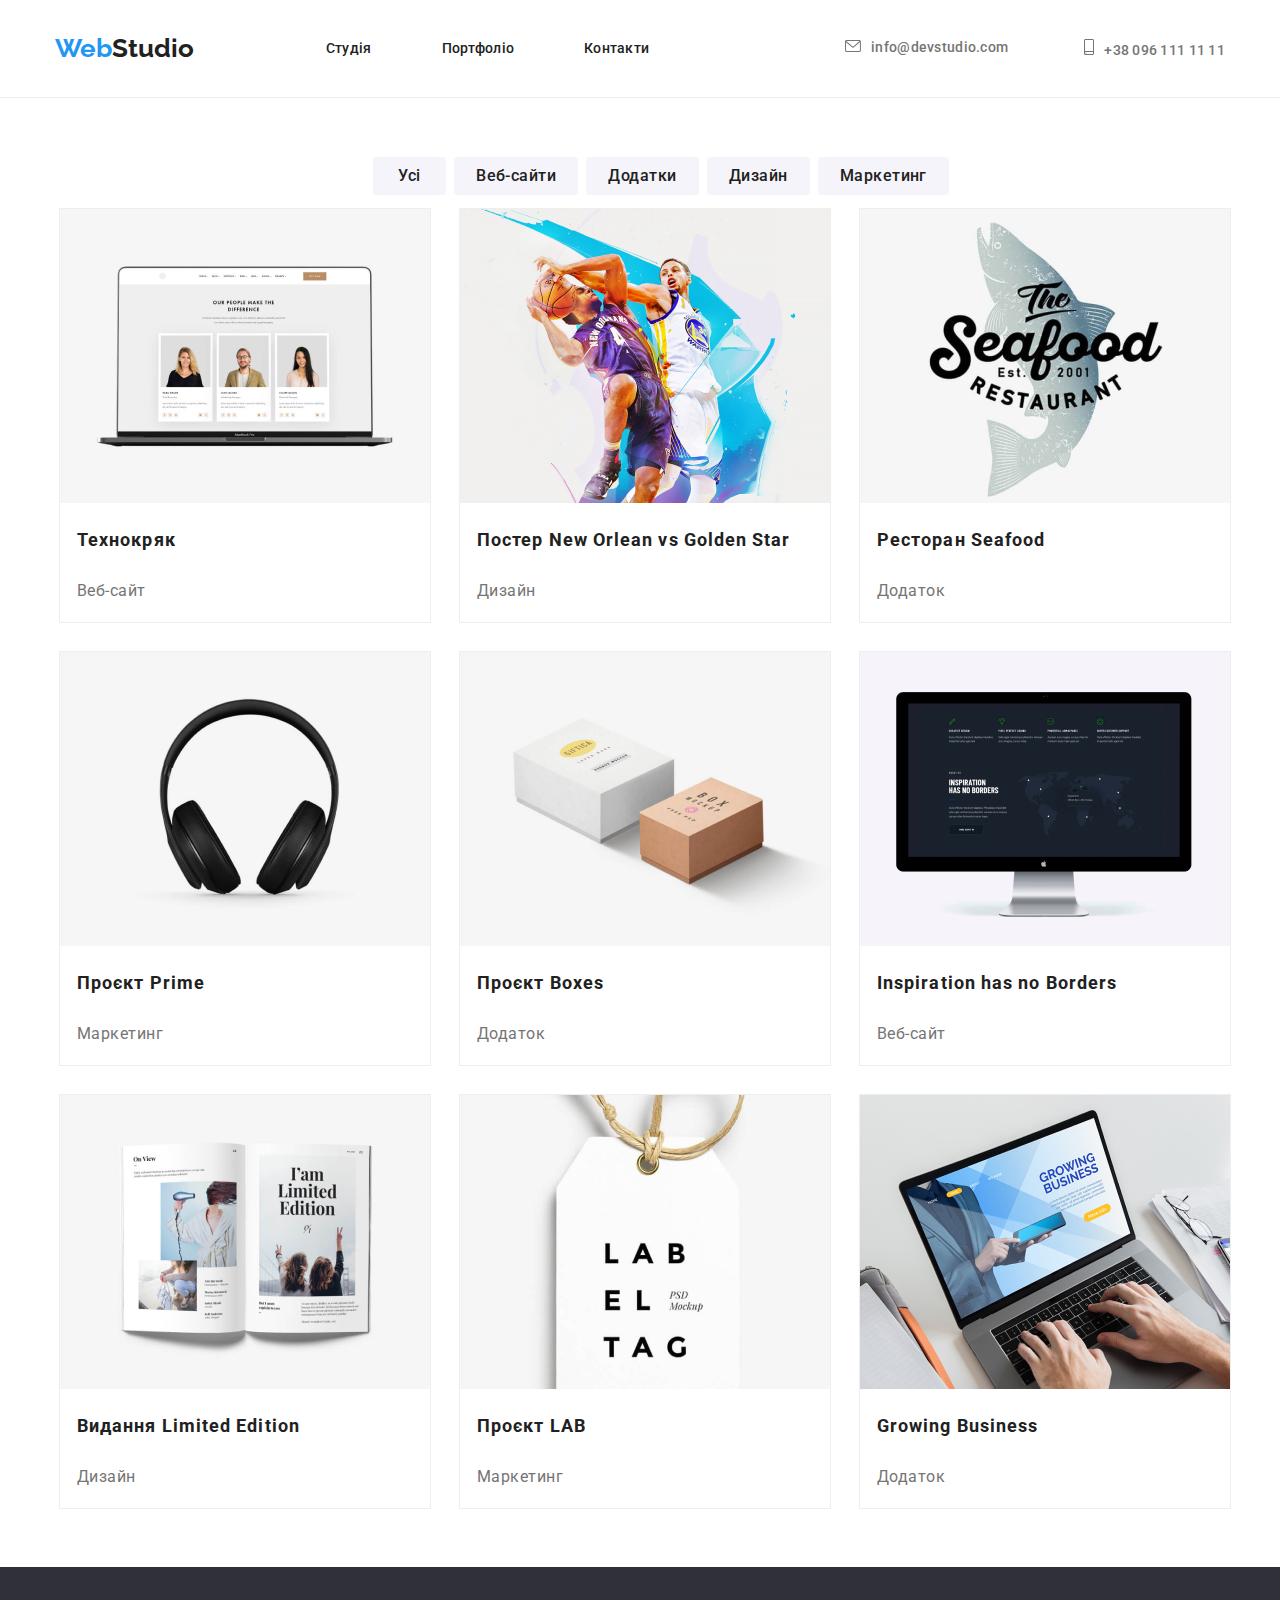
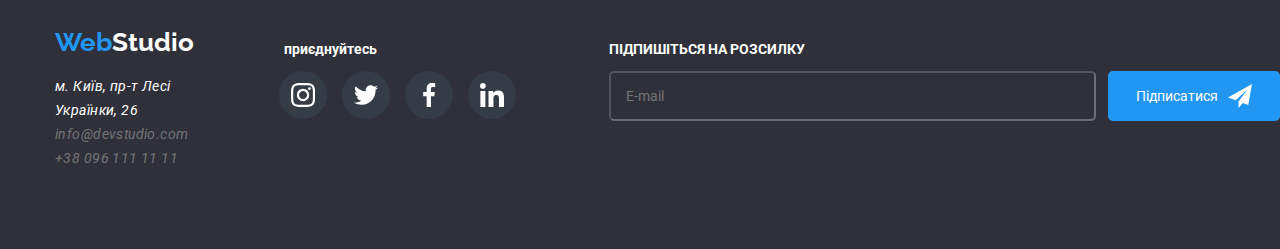
==== portfolio.html @ e47a2d23 "scss" ====
<!DOCTYPE html>
<html lang="en">

<head>
  <meta charset="UTF-8" />
  <meta name="viewport" content="width=device-width, initial-scale=1.0" />
  <title>Портфоліо</title>
  <link rel="preconnect" href="https://fonts.googleapis.com">
  <link rel="preconnect" href="https://fonts.gstatic.com" crossorigin>
  <link href="https://fonts.googleapis.com/css2?family=Raleway:wght@700&family=Roboto:wght@400;500;700;900&display=swap"
    rel="stylesheet">
  <link rel="stylesheet" href="normalize.css">
  <link rel="stylesheet" href="style.css">
</head>

<body>
  <header class="header">
    <div class="container">
      <div class="flex-container">
        <a class="logo" href="index.html"><span class="blue">Web</span>Studio</a>
        <nav class="navigation">
          <ul class="navigation-list">
            <li class="navigation-item">
              <a class="navigation-link" href="index.html">
                Студія
                
              </a>
            </li>
            <li class="navigation-item">
              <a class="navigation-link" href="portfolio.html">Портфоліо</a>
            </li>
            <li class="navigation-item">
              <a class="navigation-link" href="#">Контакти</a>
            </li>
          </ul>
        </nav>
        <ul class="contacts">
          <li class="contacts-item">
            <a class="contacts-link" href="mailto:info@devstudio.com"><svg class="icon-header-mail"><use xlink:href="#icon-envelope"><symbol id="icon-envelope" viewBox="0 0 43 32">
              <path d="M38.667 0h-34.667c-2.206 0-4 1.794-4 4v24c0 2.206 1.794 4 4 4h34.667c2.206 0 4-1.794 4-4v-24c0-2.206-1.794-4-4-4zM38.667 2.667c0.181 0 0.353 0.038 0.511 0.103l-17.844 15.466-17.844-15.466c0.158-0.066 0.33-0.103 0.511-0.103h34.667zM38.667 29.333h-34.667c-0.736 0-1.333-0.598-1.333-1.333v-22.413l17.793 15.421c0.251 0.217 0.563 0.326 0.874 0.326s0.622-0.108 0.874-0.326l17.793-15.421v22.413c0 0.736-0.598 1.333-1.333 1.333z"></path>
              </symbol></use></svg>info@devstudio.com</a>
          </li>
          <li class="contacts-item">
            <a class="contacts-link" href="tel:+380961111111"><svg class="icon-header"><use xlink:href="#icon-smartphone"><symbol id="icon-smartphone" viewBox="0 0 20 32">
              <path d="M17 0h-14c-1.654 0-3 1.346-3 3v26c0 1.654 1.346 3 3 3h14c1.654 0 3-1.346 3-3v-26c0-1.654-1.346-3-3-3zM3 2h14c0.552 0 1 0.448 1 1v21h-16v-21c0-0.552 0.448-1 1-1zM17 30h-14c-0.552 0-1-0.448-1-1v-3h16v3c0 0.552-0.448 1-1 1z"></path>
              <path d="M4.707 27.478c0.391 0.365 0.391 0.956 0 1.321s-1.024 0.365-1.414 0c-0.391-0.365-0.391-0.956 0-1.321s1.024-0.365 1.414 0z"></path>
              </symbol></use></svg>+38 096 111 11 11</a>
          </li>
        </ul>
      </div>
    </div>
    </div>

  </header>
  <main>
    <section class="sub-hero">
      <div class="container">
        <ul class="sub-hero-list">
          <li class="sub-hero-item">
            <button class="sub-hero-btn">Усі</button>
          </li>
          <li class="sub-hero-item"><button class="sub-hero-btn">Веб-сайти</button></li>
          <li class="sub-hero-item"><button class="sub-hero-btn">Додатки</button></li>
          <li class="sub-hero-item"><button class="sub-hero-btn">Дизайн</button></li>
          <li class="sub-hero-item"><button class="sub-hero-btn">Маркетинг</button></li>
        </ul>
       
        <ul class="sub-hero-list-img">
         
            
          <li class="sub-hero-list-img-item">
            <div class="box">
              
              <img src="img/portfolio1.png" class="item-img" alt="portfolio1" />


              <div class="overlay">
                <p>Ресурс пропонує комплексні пропозиції з різним рівнем функціоналу та сервісів. Все це дозволить відвідувачу отримати вичерпні відомості про компанію чи приватну особу.<p>
              </div>
            </div>
           
            <div class="border">
              <h3 class="sub-hero-title">Технокряк</h3>
              <p class="sub-hero-position">Веб-сайт</p>
            </div>
           
          </li>
        
          <li class="sub-hero-list-img-item">
            <div class="box">
            <img src="img/portfolio2.png" alt="portfolio2">
            <div class="overlay">
              <p>Ресурс пропонує комплексні пропозиції з різним рівнем функціоналу та сервісів. Все це дозволить відвідувачу отримати вичерпні відомості про компанію чи приватну особу.<p>
            </div>
          </div>
            <div class="border">
              <h3 class="sub-hero-title">Постер New Orlean vs Golden Star</h3>
              <p class="sub-hero-position">Дизайн</p>
            </div>
          </li>
          <li class="sub-hero-list-img-item">
            <div class="box">
            <img src="img/portfolio3.png" alt="portfolio3">
            <div class="overlay">
              <p>Ресурс пропонує комплексні пропозиції з різним рівнем функціоналу та сервісів. Все це дозволить відвідувачу отримати вичерпні відомості про компанію чи приватну особу.<p>
            </div>
          </div>
            <div class="border">
              <h3 class="sub-hero-title">Ресторан Seafood</h3>
              <p class="sub-hero-position">Додаток</p>
            </div>
          </li>
          <li class="sub-hero-list-img-item">
            <div class="box">
              <img src="img/portfolio4.png" alt="portfolio4">
              <div class="overlay">
                <p>Ресурс пропонує комплексні пропозиції з різним рівнем функціоналу та сервісів. Все це дозволить відвідувачу отримати вичерпні відомості про компанію чи приватну особу.<p>
              </div>
            </div>
           
            <div class="border">
              <h3 class="sub-hero-title">Проєкт Prime</h3>
              <p class="sub-hero-position">Маркетинг</p>
            </div>
          </li>
          <li class="sub-hero-list-img-item">
            <div class="box">
              <img src="img/portfolio5.png" alt="portfolio5">
              <div class="overlay">
                <p>Ресурс пропонує комплексні пропозиції з різним рівнем функціоналу та сервісів. Все це дозволить відвідувачу отримати вичерпні відомості про компанію чи приватну особу.<p>
              </div>
            </div>
            <div class="border">
              <h3 class="sub-hero-title">Проєкт Boxes</h3>
              <p class="sub-hero-position">Додаток</p>
            </div>
          </li>
          <li class="sub-hero-list-img-item">
            <div class="box">
              <img src="img/portfolio6.png" alt="portfolio6">
              <div class="overlay">
                <p>Ресурс пропонує комплексні пропозиції з різним рівнем функціоналу та сервісів. Все це дозволить відвідувачу отримати вичерпні відомості про компанію чи приватну особу.<p>
              </div>
            </div>
            <div class="border">
              <h3 class="sub-hero-title">Inspiration has no Borders</h3>
              <p class="sub-hero-position">Веб-сайт</p>
            </div>
          </li>
          <li class="sub-hero-list-img-item">
            <div class="box">
              <img src="img/portfolio7.png" alt="portfolio8">
              <div class="overlay">
                <p>Ресурс пропонує комплексні пропозиції з різним рівнем функціоналу та сервісів. Все це дозволить відвідувачу отримати вичерпні відомості про компанію чи приватну особу.<p>
              </div>
            </div>
            <div class="border">
              <h3 class="sub-hero-title">Видання Limited Edition</h3>
              <p class="sub-hero-position">Дизайн</p>
            </div>
          </li>
          <li class="sub-hero-list-img-item">
            <div class="box">
              <img src="img/portfolio8.png" alt="portfolio8">
              <div class="overlay">
                <p>Ресурс пропонує комплексні пропозиції з різним рівнем функціоналу та сервісів. Все це дозволить відвідувачу отримати вичерпні відомості про компанію чи приватну особу.<p>
              </div>
            </div>
            <div class="border">
              <h3 class="sub-hero-title">Проєкт LAB</h3>
              <p class="sub-hero-position">Маркетинг</p>
            </div>
          </li>
          <li class="sub-hero-list-img-item">
            <div class="box">
              <img src="img/portfolio9.png" alt="portfolio9">
              <div class="overlay">
                <p>Ресурс пропонує комплексні пропозиції з різним рівнем функціоналу та сервісів. Все це дозволить відвідувачу отримати вичерпні відомості про компанію чи приватну особу.<p>
              </div>
            </div>
            <div class="border">
              <h3 class="sub-hero-title">Growing Business</h3>
              <p class="sub-hero-position">Додаток</p>
            </div>
          </li>
        </ul>
      </div>
    </section>
  </main>
  <footer class="footer">
    <div class="container">
      <div class="flex-footer">
        <div class="footer-left">
      <a class="footer-logo" href="index.html"><span class="blue">Web</span>Studio</a>
      <address class="address">
        <a class="address-location" href="#">м. Київ, пр-т Лесі Українки, 26</a><br>
        <a class="address-link" href="mailto:info@devstudio.com">info@devstudio.com</a><br>
        <a class="address-link" href="tel:+380961111111">+38 096 111 11 11</a>
      </address>
    </div>
      <div class="footer-social">
        <h3 class="footer-social-title">приєднуйтесь</h3>
        <article class="article-social">
          <a href="#" class="social-link">
            <svg class="footer-svg"><use xlink:href="#icon-instagram-2-1">
              <symbol id="icon-instagram-2-1" viewBox="0 0 32 32">
                <path d="M31.969 9.408c-0.075-1.7-0.35-2.869-0.744-3.882-0.406-1.075-1.032-2.038-1.851-2.838-0.8-0.813-1.769-1.444-2.832-1.844-1.019-0.394-2.182-0.669-3.882-0.744-1.713-0.081-2.257-0.1-6.601-0.1s-4.888 0.019-6.595 0.094c-1.7 0.075-2.869 0.35-3.882 0.744-1.075 0.406-2.038 1.031-2.838 1.85-0.813 0.8-1.444 1.769-1.844 2.832-0.394 1.019-0.669 2.182-0.744 3.882-0.081 1.713-0.1 2.257-0.1 6.601s0.019 4.888 0.094 6.595c0.075 1.7 0.35 2.869 0.744 3.882 0.406 1.075 1.038 2.038 1.85 2.838 0.8 0.813 1.769 1.444 2.832 1.844 1.019 0.394 2.182 0.669 3.882 0.744 1.706 0.075 2.25 0.094 6.595 0.094s4.888-0.019 6.595-0.094c1.7-0.075 2.869-0.35 3.882-0.744 2.151-0.832 3.851-2.532 4.682-4.682 0.394-1.019 0.669-2.182 0.744-3.882 0.075-1.707 0.094-2.251 0.094-6.595s-0.006-4.888-0.081-6.595zM29.087 22.473c-0.069 1.563-0.331 2.407-0.55 2.969-0.538 1.394-1.644 2.5-3.038 3.038-0.563 0.219-1.413 0.481-2.969 0.55-1.688 0.075-2.194 0.094-6.464 0.094s-4.782-0.019-6.464-0.094c-1.563-0.069-2.407-0.331-2.969-0.55-0.694-0.256-1.325-0.663-1.838-1.194-0.531-0.519-0.938-1.144-1.194-1.838-0.219-0.563-0.481-1.413-0.55-2.969-0.075-1.688-0.094-2.194-0.094-6.464s0.019-4.782 0.094-6.464c0.069-1.563 0.331-2.407 0.55-2.969 0.256-0.694 0.663-1.325 1.2-1.838 0.519-0.531 1.144-0.938 1.838-1.194 0.563-0.219 1.413-0.481 2.969-0.55 1.688-0.075 2.194-0.094 6.464-0.094 4.276 0 4.782 0.019 6.464 0.094 1.563 0.069 2.407 0.331 2.969 0.55 0.694 0.256 1.325 0.662 1.838 1.194 0.531 0.519 0.938 1.144 1.194 1.838 0.219 0.563 0.481 1.413 0.55 2.969 0.075 1.688 0.094 2.194 0.094 6.464s-0.019 4.77-0.094 6.458z"></path>
                <path d="M16.059 7.783c-4.538 0-8.22 3.682-8.22 8.22s3.682 8.22 8.22 8.22c4.539 0 8.22-3.682 8.22-8.22s-3.682-8.22-8.22-8.22zM16.059 21.335c-2.944 0-5.332-2.388-5.332-5.332s2.388-5.332 5.332-5.332c2.944 0 5.332 2.388 5.332 5.332s-2.388 5.332-5.332 5.332z"></path>
                <path d="M26.524 7.458c0 1.060-0.859 1.919-1.919 1.919s-1.919-0.859-1.919-1.919c0-1.060 0.859-1.919 1.919-1.919s1.919 0.859 1.919 1.919z"></path>
                </symbol>
            </use></svg>
          </a>
          <a href="#" class="social-link">
            <svg class="footer-svg"><use xlink:href="#icon-twitter-1-1"><symbol id="icon-twitter-1-1" viewBox="0 0 32 32">
              <path d="M32 6.078c-1.19 0.522-2.458 0.868-3.78 1.036 1.36-0.812 2.398-2.088 2.886-3.626-1.268 0.756-2.668 1.29-4.16 1.588-1.204-1.282-2.92-2.076-4.792-2.076-3.632 0-6.556 2.948-6.556 6.562 0 0.52 0.044 1.020 0.152 1.496-5.454-0.266-10.28-2.88-13.522-6.862-0.566 0.982-0.898 2.106-0.898 3.316 0 2.272 1.17 4.286 2.914 5.452-1.054-0.020-2.088-0.326-2.964-0.808 0 0.020 0 0.046 0 0.072 0 3.188 2.274 5.836 5.256 6.446-0.534 0.146-1.116 0.216-1.72 0.216-0.42 0-0.844-0.024-1.242-0.112 0.85 2.598 3.262 4.508 6.13 4.57-2.232 1.746-5.066 2.798-8.134 2.798-0.538 0-1.054-0.024-1.57-0.090 2.906 1.874 6.35 2.944 10.064 2.944 12.072 0 18.672-10 18.672-18.668 0-0.29-0.010-0.57-0.024-0.848 1.302-0.924 2.396-2.078 3.288-3.406z"></path>
              </symbol></use></svg>
          </a>
          <a href="#" class="social-link">
            <svg class="footer-svg"><use xlink:href="#icon-facebook-1-1"><symbol id="icon-facebook-1-1" viewBox="0 0 32 32">
              <path d="M21.329 5.313h2.921v-5.088c-0.504-0.069-2.237-0.225-4.256-0.225-4.212 0-7.097 2.649-7.097 7.519v4.481h-4.648v5.688h4.648v14.312h5.699v-14.311h4.46l0.708-5.688h-5.169v-3.919c0.001-1.644 0.444-2.769 2.735-2.769z"></path>
              </symbol></use></svg>
          </a>
          <a href="#" class="social-link">
            <svg class="footer-svg"><use xlink:href="#icon-linkedin-1-1"><symbol id="icon-linkedin-1-1" viewBox="0 0 32 32">
              <path d="M31.992 32v-0.001h0.008v-11.736c0-5.741-1.236-10.164-7.948-10.164-3.227 0-5.392 1.771-6.276 3.449h-0.093v-2.913h-6.364v21.364h6.627v-10.579c0-2.785 0.528-5.479 3.977-5.479 3.399 0 3.449 3.179 3.449 5.657v10.401h6.62z"></path>
              <path d="M0.528 10.636h6.635v21.364h-6.635v-21.364z"></path>
              <path d="M3.843 0c-2.121 0-3.843 1.721-3.843 3.843s1.721 3.879 3.843 3.879c2.121 0 3.843-1.757 3.843-3.879-0.001-2.121-1.723-3.843-3.843-3.843v0z"></path>
              </symbol></use></svg>
          </a>
      </article>
      

      </div>
      <div class="footer-right">
        <h3 class="footer-right-title">Підпишіться на розсилку</h3>
        <article class="footer-article-right">
            <form class="footer-form-right">
                <label>
                  <input class="footer-right-input" type="email" id="email" name="email" required="" placeholder="E-mail">
                </label>
                
            </form>
            <button type="button" class="footer-button-right">
                <g>Підписатися</g><svg class="footer-btn-icon"><use xlink:href="#icon-icon-send"><symbol id="icon-icon-send" viewBox="0 0 32 32">
                  <path d="M32 0l-32 18 10.227 3.788 15.773-14.788-11.998 16.186 0.010 0.004-0.012-0.004v8.814l5.735-6.691 7.265 2.691 5-28z"></path>
                  </symbol></use></svg>
            </button>
        </article>
    </div>
    </div>
    </div>
  </footer>
</body>

</html>
---- style.css ----
:root {
    --logo-color: #2196F3;
    --main-background-color: #2F303A;
    --font-color: #FFFFFF;
    --title-color: #212121;
    --nav-color: #757575;
    --team-background-color: #F5F4FA;
    --header-background-color: #ECECEC;
    --sub-hero-backgroundcolor: #EEEEEE;
    --timing-function: cubic-bezier(0.4, 0, 0.2, 1);
}



body {
    font-family: 'Roboto', sans-serif;
    font-size: 14px;
    font-weight: 400;

}

.header {
    padding: 25px 0;
    border-bottom: 1px solid #ececec;
}

.container {
    width: 1170px;
    padding: 0 15px;
    margin: 0 auto;
}

.flex-container {
    display: flex;
    justify-content: space-between;
    align-items: center;
}

.logo {
    font-family: 'Raleway', sans-serif;
    font-size: 26px;
    font-weight: 700;
    color: var(--title-color);
    text-decoration: none;
    width: 145px;
    font-size: 26px;
    line-height: 30.52px;
    letter-spacing: 3%;
}

.navigation-list {
    list-style: none;
    display: flex;
    justify-content: flex-start;
}

.navigation-item {
    margin-right: 70px;
    font-weight: 500;
    font-size: 14px;
    line-height: 16.41px;
    letter-spacing: 2%;
}

.blue {
    color: var(--logo-color);
}

.navigation-link {
    font-weight: 500;
    letter-spacing: 0.28px;
    color: var(--title-color);
    text-decoration: none;
    padding-bottom: 30px;
    transition: color 250ms var(--timing-function);
}

.navigation-link::after {
    position: absolute;
    left: 0;
    bottom: 0;
    display: block;
    width: 100%;
    height: 4px;
    background-color: var(--logo-color);
    border-radius: 2px;
}

.navigation-link:hover,
.navigation-link:focus {
    color: var(--logo-color);
    border-bottom: 4px solid var(--logo-color);
}

.contacts {
    list-style: none;
    display: flex;
}

.contacts-item:not(:last-child) {
    margin-right: 76px;
}

.contacts-link {
    font-weight: 500;
    letter-spacing: 0.28px;
    color: var(--nav-color);
    text-decoration: none;
    transition: color 250ms var(--timing-function);
}

.icon-header-mail {
    fill: #757575;
    width: 16px;
    height: 12px;
    padding-right: 10px;
}

.contacts-link:hover .icon-header-mail {
    fill: #2196F3;
}

.icon-header {
    fill: #757575;
    width: 10px;
    height: 16px;
    padding-right: 10px;
}

.contacts-link:hover .icon-header {
    fill: var(--logo-color);
}

.contacts-link:hover,
.contacts-link:focus {
    color: var(--logo-color);
}

.hero {
    background-color: var(--main-background-color);
    padding: 200px 0;
    background-image: url(img/Img.png);
    background-size: cover;
    opacity: 0.9;
    background-image: radial-gradient();
}

.hero-title {
    text-align: center;
    font-size: 44px;
    font-weight: 900;
    letter-spacing: 2.64px;
    line-height: 136%;
    text-transform: uppercase;
    color: var(--font-color);
}

.hero-btn {
    text-align: center;
    font-size: 16px;
    font-weight: 700;
    line-height: 187%;
    letter-spacing: 0.96px;
    border-radius: 4px;
    background-color: var(--logo-color);
    margin: 0 auto;
    display: block;
    color: var(--team-background-color);
    transition: all 300ms cubic-bezier(.23, 1, 0.32, 1);
}

.backdrop {
    position: fixed;
    top: 0;
    left: 0;
    width: 100%;
    height: 100%;
    background-color: rgba(0, 0, 0, 0.5);
    opacity: 1;
    transition: opacity 250ms cubic-bezier(0.470, 0.000, 0.745, 0.715);
    visibility: visible;
}

.backdrop.is-hidden {
    opacity: 0;
    visibility: hidden;
    pointer-events: none
}

.modal {
    position: relative;
    top: 50%;
    left: 50%;
    transform: translate(-50%, -50%);
    display: flex;
    align-items: center;
    justify-content: center;
    height: 100%;
    transform: scale(1) translate(-50%, -50%);
    transition: transform 250ms cubic-bezier(0.470, 0.000, 0.745, 0.715);
}

.modal {
    padding: 33px 15px;
}

.modal-container {
    position: relative;
    padding: 40px 39px 40px 41px;
    max-height: 581px;
    height: 100%;
    max-width: 528px;
    width: 100%;
    background-color: var(--font-color);
    box-shadow: 0px 1px 3px rgba(0, 0, 0, .12), 0px 1px 1px rgba(0, 0, 0, .14), 0px 2px 1px rgba(0, 0, 0, .2);
    border-radius: 4px;
}

.modal-close {
    position: absolute;
    top: 8px;
    right: 8px;
}

.button-close {
    display: flex;
    align-items: center;
    justify-content: center;
    padding: 0;
    width: 30px;
    height: 30px;
    border: 1px solid rgba(0, 0, 0, .1);
    border-radius: 50%;
    background-color: var(--font-color);
    cursor: pointer;
    background-size: contain;
    fill: #000;
    transition: fill 250ms var(--timing-function);
}

.modal-title {
    font-weight: 700;
    font-size: 20px;
    line-height: 1.15;
    text-align: center;

    color: var(--title-color);
    margin-bottom: 12px;
}

.modal .close {
    position: absolute;
    top: 10px;
    right: 10px;
    border-radius: 30px;
    width: 20px;
    height: 20px;
    cursor: pointer;
    background-color: #f5f5f5;
    border-color: #FFFFFF;
    border: 0px solid;
}

.modal form {
    display: flex;
    flex-direction: column;
}

.form-modal {
    margin-left: 30px;
}

.modal label {
    margin-bottom: 5px;
    font-weight: bold;
    font-size: 12px;
    color: #757575;
    font-weight: 300px;
}

.div-modal-icon-input {
    position: relative;
}

.modal input,
.modal textarea {
    padding: 10px;
    margin-bottom: 15px;
    border: 1px solid #ccc;
    border-radius: 4px;
    font-size: 14px;
}

.input-modal {
    width: 448px;
}

.div-modal-icon-svg {
    position: absolute;
    top: 127px;
    left: 62px;
}

.modal input,
.modal textarea {
    padding: 10px;
    margin-bottom: 15px;
    border: 1px solid #ccc;
    border-radius: 4px;
    font-size: 14px;
}

.div-modal-icon-svg-2 {
    position: absolute;
    top: 200px;
    left: 62px;
}

.div-modal-icon-svg-3 {
    position: absolute;
    top: 271px;
    left: 62px;
}

.modal textarea {
    resize: vertical;
}

.textarea-modal {
    width: 448px;
    height: 100px;
}

textarea {
    overflow: auto;
}

.modal .checkbox-label {
    display: flex;
    margin-bottom: 15px;
    display: flex;
    justify-content: center;
    font-size: 14px;
}

.modal .button-modal-list {
    top: 10px;
    right: 10px;
    background: none;
    border: none;
    font-size: 20px;
    cursor: pointer;
    background-color: var(--logo-color);
    color: #FFFFFF;
}

.button-modal-list {
    width: 200px;
    height: 50px;
    margin-left: 156px;
}

.checkbox-label a {
    color: var(--logo-color);
    border-bottom: 1px solid var(--logo-color);
    text-decoration: none;
}

.modal .close:hover {
    color: var(--logo-color);
}

.modal input:hover {
    border-color: #2196F3;
}

.div-modal-icon-svg:hover .svg-modal-icon {
    fill: #2196F3;
}

.svg-modal-icon {
    width: 18px;
    height: 18px;
    fill: #212121;
    position: absolute;
    top: 22px;
    left: 15px;
    transform: translateY(-50%);
    transition: fill 250ms var(--timing-function);
}

.div-modal-icon-svg-2:hover .svg-modal-icon {
    fill: #2196F3;
}

.div-modal-icon-svg-3:hover .svg-modal-icon {
    fill: #2196F3;
}

.info {
    padding-top: 94px;
    padding-bottom: 94px;
}

.info-list {
    padding: 94px 0;
    display: flex;
    justify-content: space-between;
    list-style: none;
}

.info-item {
    margin: 0 30px;
}

.list-item:nth-child(1)::before {
    content: url("img/antenna\ 1.svg");
    display: flex;
    width: 270px;
    height: 120px;
    justify-content: center;
    background-color: var(--team-background-color);
    align-items: center;
}

.list-item:nth-child(2)::before {
    content: url("img/clock\ 1.svg");
    display: flex;
    width: 270px;
    height: 120px;
    justify-content: center;
    background-color: var(--team-background-color);
    align-items: center;
}

.list-item:nth-child(3)::before {
    content: url("img/diagram\ 1.svg");
    display: flex;
    width: 270px;
    height: 120px;
    justify-content: center;
    background-color: var(--team-background-color);
    align-items: center;
}

.list-item:nth-child(4)::before {
    content: url("img/astronaut\ 1.svg");
    display: flex;
    width: 270px;
    height: 120px;
    justify-content: center;
    background-color: var(--team-background-color);
    align-items: center;
}

.list-title {
    font-size: 14px;
    font-weight: 700;
    letter-spacing: 0.42px;
    text-transform: uppercase;
    color: var(--title-color);

}



.list-text {
    font-size: 14px;
    font-weight: 400;
    line-height: 171.429%;
    letter-spacing: 0.42px;
    color: var(--nav-color);

}




.our-team-worker-description h3 {
    font-weight: 500;
    font-size: 16px;
    line-height: 1.18;
}

.our-team-worker-description p {
    font-weight: 400;
    font-size: 16px;
    line-height: 1.18;
}

.what-we-work {
    padding-bottom: 94px;
}

.what-we-work-img {
    display: flex;
    justify-content: space-between;
}



.our-team-list {
    display: flex;
    justify-content: space-between;
}


figure.our-team-item {
    margin: 0;
    width: 270px;
    text-align: center;
}

.our-team-item img {
    width: 100%;
}

.our-team {
    padding: 50px 0;
    background-color: var(--whitegray-color);
}

.our-team-item {
    background-color: white;
}

.our-team-item {
    box-shadow: 0px 4px 8px 3px rgba(0, 0, 0, 0.19);
}

.our-team-item {
    box-shadow: 0px 4px 8px 3px rgba(0, 0, 0, 0.19);
}

.work-title {
    text-align: center;
    font-size: 36px;
    font-weight: 700;
    letter-spacing: 1.08px;
    color: var(--title-color);

    margin-bottom: 50px;
}

.work-list {
    list-style: none;
    padding: 36px 0;
    display: flex;
}

.what-we-work-img {
    display: flex;
    justify-content: space-between;
}

.what-we-work-img-div {
    position: relative;
}

.work-img {
    width: 100%;
    height: 100%;
    object-fit: cover;
    display: block;
}

.work-text {
    color: var(--font-color);
    position: absolute;
    left: 0;
    bottom: 0;
    background-color: rgb(33, 33, 33, 0.6);
    width: 89%;
    text-align: center;
    text-transform: uppercase;
    font-size: 14px;
    font-family: 'Roboto', sans-serif;
    font-weight: 700;
    display: block;
    padding: 20px;
    margin: 0;
}

.our-team {
    padding-top: 94px;
    padding-bottom: 94px;
    background-color: var(--team-background-color);
}

.our-team-title {
    color: var(--title-color);
    font-weight: 700;
    font-size: 36px;
    line-height: 1.17;
    text-align: center;
    margin-bottom: 50px;
}

.our-team-list {
    display: flex;
    justify-content: space-between;
}

figure.our-team-item {
    margin: 0;
    width: 270px;
    text-align: center;
}

.our-team-item img {
    width: 100%;
    border-style: none;
}

.our-team-div-svg {
    display: flex;
    justify-content: space-around;
    padding-top: 10px;
    padding-bottom: 40px;
}

.social-icon-list {
    display: flex;
    list-style: none;
    padding: 0;
}

.social-icon-list-item {
    text-decoration: none;
}

.social-team-link {
    padding: 10px;
    height: 20px;
    display: block;
    border-radius: 50%;
    transition: color 250ms var(--timing-function), background-color 250ms var(--timing-function);
}


.our-team-svg {
    width: 20px;
    height: 20px;
    fill: #AFB1B8;
}

.social-team-link:hover .our-team-svg {
    fill: white;


}



.social-team-link:hover {
    background-color: #2196F3;

    fill: white;
}

.social-link:hover {
    background-color: #2196F3;
    border-radius: 30px;
    fill: white;
}

.social-icon-list-item:hover {
    fill: white;
}

.container-clients {
    width: 100%;
    max-width: 1200px;
    padding-left: 15px;
    padding-right: 15px;
    margin-left: auto;
    margin-right: auto;
}

.clients {
    padding-top: 94px;
    padding-bottom: 82px;
}

.title-clients {
    text-align: center;
    font-size: 36px;
    font-weight: 700;
    letter-spacing: 1.08px;
    color: var(--title-color);
    margin-bottom: 50px;
    padding-top: 94px;
}

.clients-list {
    display: flex;
    gap: 30px;
    list-style: none;
}

.clients-list-item {

    display: flex;
}

.clients-link {
    display: flex;
    width: 170px;
    height: 92px;
    border: 1px solid #AFB1B8;
    border-radius: 4px;
    justify-content: center;
    align-items: center;
    color: #AFB1B8;

}

.item-svg {

    width: 170px;
    height: 92px;
    transition: fill 250ms, border 250ms;

}

.item-svg:hover {
    border: 1px solid rgba(33, 150, 243, 1);
    fill: #2196F3;
    transition: fill 250ms, border 250ms;

}

.item-svg {
    fill: #AFB1B8;

}

.footer {
    background-color: var(--main-background-color);
    padding: 60px 0;
}

.flex-footer {
    display: flex;
    justify-content: flex-start;
}

.footer-logo {
    color: var(--font-color);
    font-family: 'Raleway', sans-serif;
    font-size: 26px;
    font-weight: 700;
    text-decoration: none;
    width: 145px;
    font-size: 26px;
    line-height: 30.52px;
    letter-spacing: 3%;
}

.address {
    padding: 18px 0;
}

.address-location {
    color: var(--font-color);
    font-size: 14px;
    font-weight: 400;
    line-height: 171.429%;
    letter-spacing: 0.42px;
    text-decoration: none;
}

.address-link {
    color: var(--nav-color);
    font-size: 14px;
    font-weight: 400;
    line-height: 171.429%;
    letter-spacing: 0.42px;
    text-decoration: none;
}

.footer-social {
    margin-left: 70px;
}

.footer-social-title {
    color: #FFFFFF;
    font-size: 14px;
    margin-left: 20px;
}

.social-icon-list {
    display: flex;
    justify-content: center;
}

.article-social {
    display: flex;
    justify-content: center;
}

.social-link {
    fill: #FFFFFF;
    width: 24px;
    height: 24px;
    padding: 12px;
    margin-left: 15px;
    background-color: rgb(53, 60, 69);
    border-radius: 30px;
    transition: background-color 250ms;
}



.footer-svg {
    width: 24px;
    height: 24px;
}

.footer-right {
    margin-left: 93px;
}

.footer-right-title {
    color: var(--font-color);
    font-size: 14px;
    text-transform: uppercase;
}

.footer-article-right {
    display: flex;
}

.footer-right-input {
    padding: 15px 290px 15px 15px;
    background-color: #2F303A;
    border-color: rgb(255, 255, 255, 0.3);
    border-radius: 5px;
}

.footer-button-right {
    margin-left: 12px;
    padding: 10px 28px;
    align-items: center;
    border: 0px;
    background-color: var(--logo-color);
    color: var(--font-color);
    border-radius: 5px;
    display: flex;
    justify-content: center;
}

.footer-btn-icon {
    margin-left: 10px;
    fill: #FFFFFF;
    width: 24px;
    height: 24px;
}









.sub-hero {
    padding: 45px;
}

.sub-hero-list {
    list-style: none;
    display: flex;
    justify-content: center;
    max-width: 1200px;

}

.sub-hero-item {
    margin-right: 8px;
}

.sub-hero-btn:hover {
    background-color: var(--logo-color);

    box-shadow: 0px 3px 1px rgba(0, 0, 0, 0.1), 0px 1px 2px rgba(0, 0, 0, 0.08), 0px 2px 2px rgba(0, 0, 0, 0.12);
    border-radius: 4px;
    color: var(--font-color);
}

.sub-hero-btn {
    display: inline-block;
    border: none;
    border-radius: 4px;
    padding: 6px 22px;
    min-width: 73px;
    cursor: pointer;
    background-color: var(--team-background-color);
    color: var(--title-color);
    font-family: inherit;
    font-weight: 500;
    font-size: 16px;
    line-height: 1.62;
    text-align: center;
    letter-spacing: 0.03em;
    transition: background-color 250ms, color 250ms;

}

.sub-hero-title {
    font-size: 18px;
    font-weight: 700;
    line-height: 200%;
    letter-spacing: 1.08px;
    color: var(--title-color);
}

.sub-hero-list-img {
    list-style: none;
    display: flex;
    flex-wrap: wrap;

    max-width: 1200px;
    gap: 30px;
    padding: 0;

}

.sub-hero-list-img-item:hover {
    -webkit-box-shadow: 0px 10px 13px -7px #000000, 0px 8px 12px -5px rgba(0, 0, 0, 0);
    box-shadow: 0px 10px 13px -7px #000000, 0px 8px 12px -5px rgba(0, 0, 0, 0);
}

.sub-hero-list-img-item {
    outline: var(--sub-hero-backgroundcolor) 0.5px solid;

    flex-basis: calc((100% - 60px) / 3);
}

.border {
    padding: 0 17px;
}

.sub-hero-position {
    color: var(--nav-color);
    font-size: 16px;
    font-weight: 400;
    line-height: 187.5%;
    letter-spacing: 0.48px;
}

img {
    width: 100%;
}

.box {
    position: relative;
    width: 370px;
    height: 295px;
    margin: 0 auto;
    overflow: hidden;
}

.overlay {
    position: absolute;
    top: 0;
    left: 0;
    width: 100%;
    height: 100%;
    background-color: #2196F3;
    opacity: 90%;
    transform: translateY(100%);
    transition: transform 250ms
}

.sub-hero-list-img-item:hover .overlay {
    transform: translatey(0);
}

.overlay p {
    font-size: 18px;
    font-weight: 400;
    line-height: 28px;
    letter-spacing: 0.03em;
    text-align: left;
    color: var(--font-color);
    padding: 25px;
}
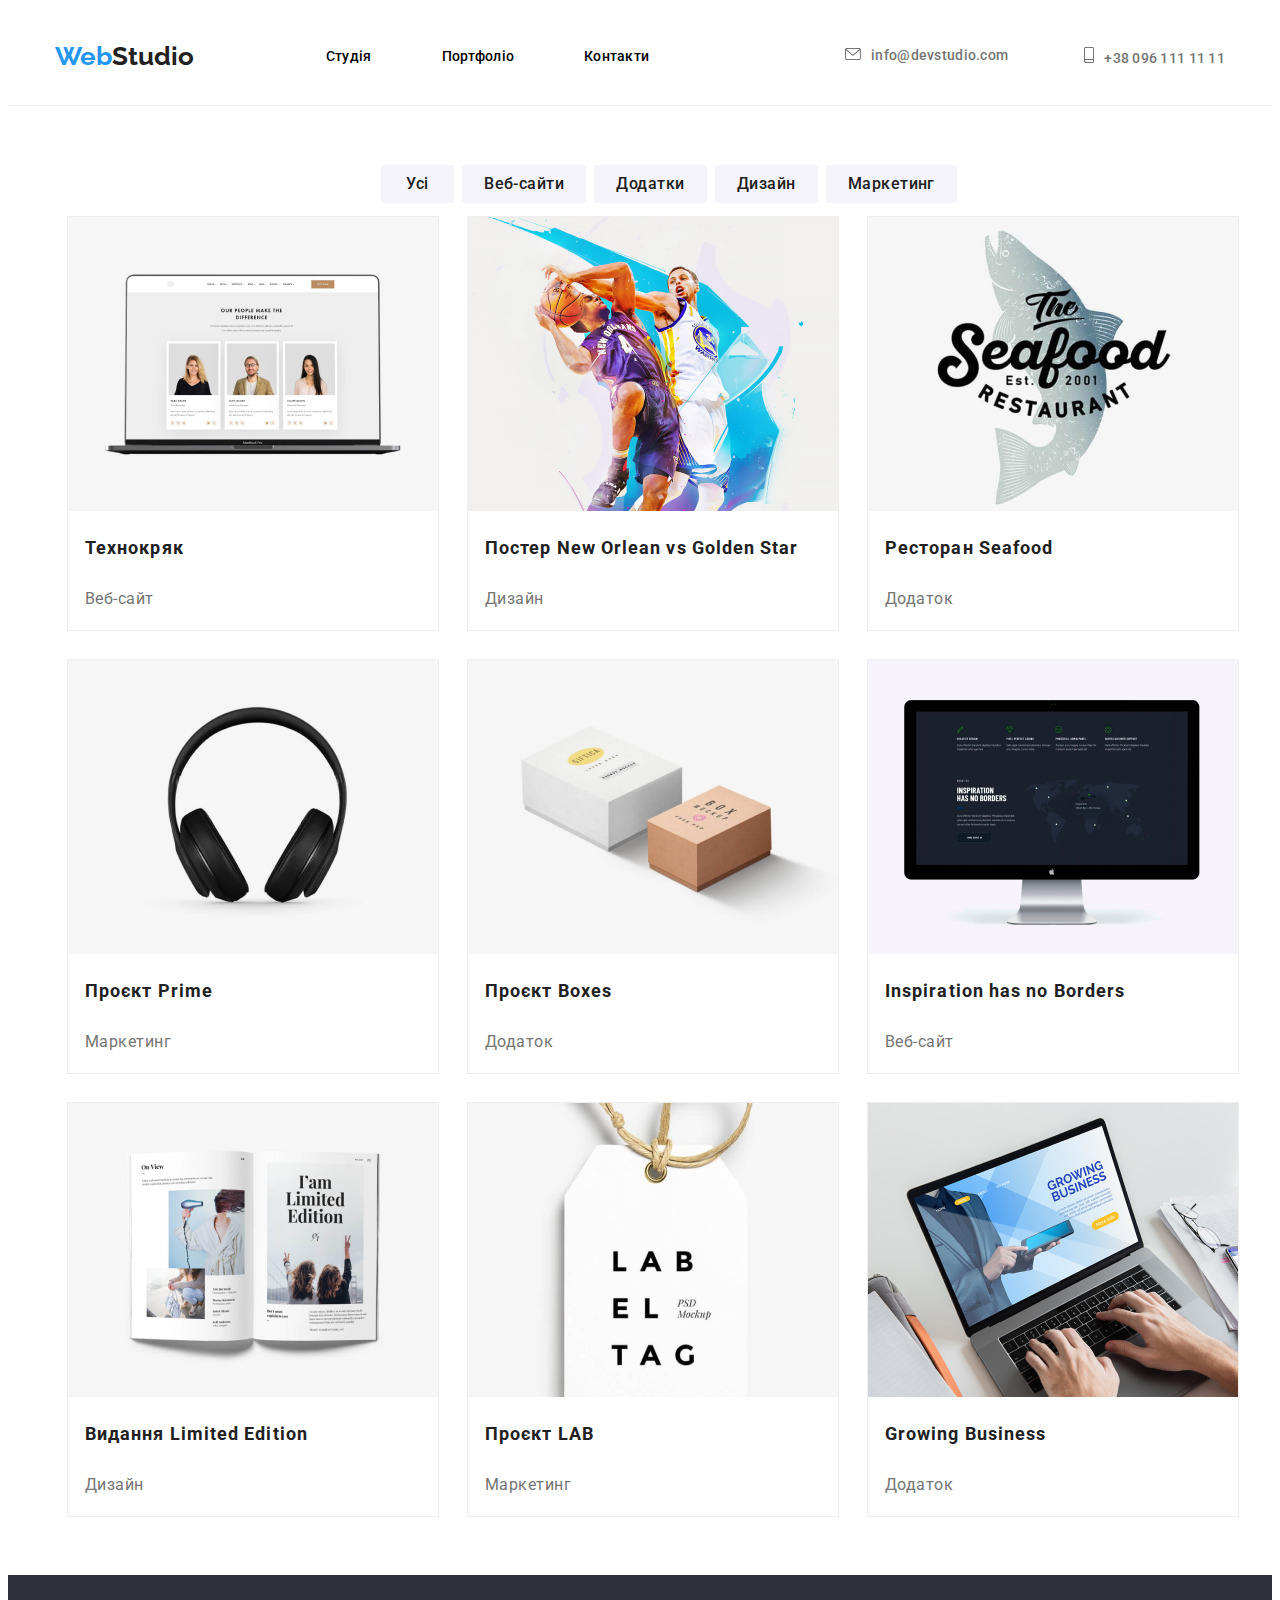
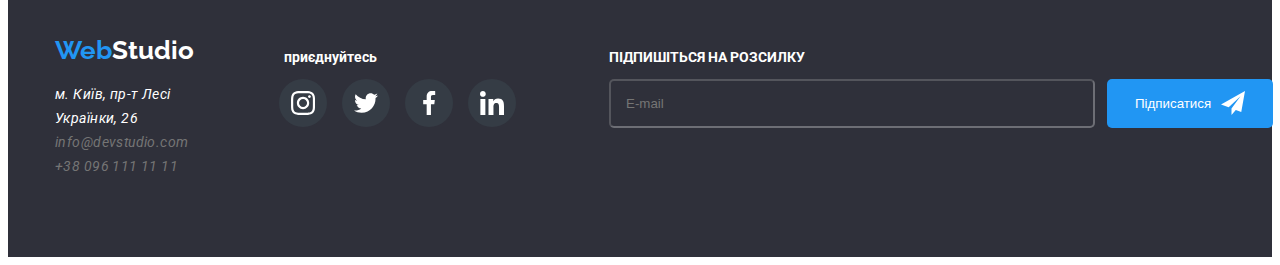
==== commit 5a6f17eb: "scss" ====
--- a/portfolio.html
+++ b/portfolio.html
@@ -10,7 +10,7 @@
   <link href="https://fonts.googleapis.com/css2?family=Raleway:wght@700&family=Roboto:wght@400;500;700;900&display=swap"
     rel="stylesheet">
   <link rel="stylesheet" href="normalize.css">
-  <link rel="stylesheet" href="style.css">
+  <link rel="stylesheet" href="css/main.css">
 </head>
 
 <body>
--- a/css/main.css
+++ b/css/main.css
@@ -0,0 +1,940 @@
+@import url("https://necolas.github.io/normalize.css/8.0.1/normalize.css");
+body {
+  font-family: "Roboto", sans-serif;
+  font-size: 14px;
+  font-weight: 400;
+}
+
+.container {
+  width: 1170px;
+  padding: 0 15px;
+  margin: 0 auto;
+}
+
+.flex-container {
+  display: flex;
+  justify-content: space-between;
+  align-items: center;
+}
+
+.header {
+  padding: 25px 0;
+  border-bottom: 1px solid #ececec;
+}
+
+.container {
+  width: 1170px;
+  padding: 0 15px;
+  margin: 0 auto;
+}
+
+.flex-container {
+  display: flex;
+  justify-content: space-between;
+  align-items: center;
+}
+
+.logo {
+  font-family: "Raleway", sans-serif;
+  font-size: 26px;
+  font-weight: 700;
+  color: #212121;
+  text-decoration: none;
+  width: 145px;
+  font-size: 26px;
+  line-height: 30.52px;
+  letter-spacing: 3%;
+}
+
+.navigation-list {
+  list-style: none;
+  display: flex;
+  justify-content: flex-start;
+}
+
+.navigation-item {
+  margin-right: 70px;
+  font-weight: 500;
+  font-size: 14px;
+  line-height: 16.41px;
+  letter-spacing: 2%;
+}
+
+.blue {
+  color: #2196F3;
+}
+
+.navigation-link {
+  font-weight: 500;
+  letter-spacing: 0.28px;
+  color: var(--title-color);
+  text-decoration: none;
+  padding-bottom: 30px;
+  transition: color 250ms cubic-bezier(0.4, 0, 0.2, 1);
+}
+
+.navigation-link::after {
+  position: absolute;
+  left: 0;
+  bottom: 0;
+  display: block;
+  width: 100%;
+  height: 4px;
+  background-color: #2196F3;
+  border-radius: 2px;
+}
+
+.navigation-link:hover,
+.navigation-link:focus {
+  color: #2196F3;
+  border-bottom: 4px solid var(--logo-color);
+}
+
+.contacts {
+  list-style: none;
+  display: flex;
+}
+
+.contacts-item:not(:last-child) {
+  margin-right: 76px;
+}
+
+.contacts-link {
+  font-weight: 500;
+  letter-spacing: 0.28px;
+  color: #757575;
+  text-decoration: none;
+  transition: color 250ms cubic-bezier(0.4, 0, 0.2, 1);
+}
+
+.icon-header-mail {
+  fill: #757575;
+  width: 16px;
+  height: 12px;
+  padding-right: 10px;
+}
+
+.contacts-link:hover .icon-header-mail {
+  fill: #2196F3;
+}
+
+.icon-header {
+  fill: #757575;
+  width: 10px;
+  height: 16px;
+  padding-right: 10px;
+}
+
+.contacts-link:hover .icon-header {
+  fill: #2196F3;
+}
+
+.contacts-link:hover,
+.contacts-link:focus {
+  color: #2196F3;
+}
+
+.footer {
+  background-color: #2F303A;
+  padding: 60px 0;
+}
+
+.flex-footer {
+  display: flex;
+  justify-content: flex-start;
+}
+
+.footer-logo {
+  color: #FFFFFF;
+  font-family: "Raleway", sans-serif;
+  font-size: 26px;
+  font-weight: 700;
+  text-decoration: none;
+  width: 145px;
+  font-size: 26px;
+  line-height: 30.52px;
+  letter-spacing: 3%;
+}
+
+.address {
+  padding: 18px 0;
+}
+.address .address-location {
+  color: #FFFFFF;
+  font-size: 14px;
+  font-weight: 400;
+  line-height: 171.429%;
+  letter-spacing: 0.42px;
+  text-decoration: none;
+}
+.address .address-link {
+  color: #757575;
+  font-size: 14px;
+  font-weight: 400;
+  line-height: 171.429%;
+  letter-spacing: 0.42px;
+  text-decoration: none;
+}
+
+.footer-social {
+  margin-left: 70px;
+}
+.footer-social .footer-social-title {
+  color: #FFFFFF;
+  font-size: 14px;
+  margin-left: 20px;
+}
+
+.social-icon-list {
+  display: flex;
+  justify-content: center;
+}
+
+.article-social {
+  display: flex;
+  justify-content: center;
+}
+
+.social-link {
+  fill: #FFFFFF;
+  width: 24px;
+  height: 24px;
+  padding: 12px;
+  margin-left: 15px;
+  background-color: rgb(53, 60, 69);
+  border-radius: 30px;
+  transition: background-color 250ms;
+}
+
+.footer-svg {
+  width: 24px;
+  height: 24px;
+}
+
+.footer-right {
+  margin-left: 93px;
+}
+
+.footer-right-title {
+  color: #FFFFFF;
+  font-size: 14px;
+  text-transform: uppercase;
+}
+
+.footer-article-right {
+  display: flex;
+}
+
+.footer-right-input {
+  padding: 15px 290px 15px 15px;
+  background-color: #2F303A;
+  border-color: rgba(255, 255, 255, 0.3);
+  border-radius: 5px;
+}
+
+.footer-button-right {
+  margin-left: 12px;
+  padding: 10px 28px;
+  align-items: center;
+  border: 0px;
+  background-color: #2196F3;
+  color: #FFFFFF;
+  border-radius: 5px;
+  display: flex;
+  justify-content: center;
+}
+
+.footer-btn-icon {
+  margin-left: 10px;
+  fill: #FFFFFF;
+  width: 24px;
+  height: 24px;
+}
+
+.hero {
+  background-color: #2F303A;
+  padding: 200px 0;
+  background-image: url(../img/Img.png);
+  background-size: cover;
+  opacity: 0.9;
+  background-image: radial-gradient();
+}
+
+.hero-title {
+  text-align: center;
+  font-size: 44px;
+  font-weight: 900;
+  letter-spacing: 2.64px;
+  line-height: 136%;
+  text-transform: uppercase;
+  color: #FFFFFF;
+}
+
+.hero-btn {
+  text-align: center;
+  font-size: 16px;
+  font-weight: 700;
+  line-height: 187%;
+  letter-spacing: 0.96px;
+  border-radius: 4px;
+  background-color: #2196F3;
+  margin: 0 auto;
+  display: block;
+  color: #F5F4FA;
+  transition: all 300ms cubic-bezier(0.23, 1, 0.32, 1);
+}
+
+.logo {
+  font-family: "Raleway", sans-serif;
+  font-size: 26px;
+  font-weight: 700;
+  color: #212121;
+  text-decoration: none;
+  width: 145px;
+  font-size: 26px;
+  line-height: 30.52px;
+  letter-spacing: 3%;
+}
+.logo .blue {
+  color: #2196F3;
+}
+
+.backdrop {
+  position: fixed;
+  top: 0;
+  left: 0;
+  width: 100%;
+  height: 100%;
+  background-color: rgba(0, 0, 0, 0.5);
+  opacity: 1;
+  transition: opacity 250ms cubic-bezier(0.47, 0, 0.745, 0.715);
+  visibility: visible;
+}
+
+.backdrop.is-hidden {
+  opacity: 0;
+  visibility: hidden;
+  pointer-events: none;
+}
+
+.modal {
+  position: relative;
+  top: 50%;
+  left: 50%;
+  transform: translate(-50%, -50%);
+  display: flex;
+  align-items: center;
+  justify-content: center;
+  height: 100%;
+  transform: scale(1) translate(-50%, -50%);
+  transition: transform 250ms cubic-bezier(0.47, 0, 0.745, 0.715);
+}
+
+.modal {
+  padding: 33px 15px;
+}
+
+.modal-container {
+  position: relative;
+  padding: 40px 39px 40px 41px;
+  max-height: 581px;
+  height: 100%;
+  max-width: 528px;
+  width: 100%;
+  background-color: #FFFFFF;
+  box-shadow: 0px 1px 3px rgba(0, 0, 0, 0.12), 0px 1px 1px rgba(0, 0, 0, 0.14), 0px 2px 1px rgba(0, 0, 0, 0.2);
+  border-radius: 4px;
+}
+
+.modal-close {
+  position: absolute;
+  top: 8px;
+  right: 8px;
+}
+
+.button-close {
+  display: flex;
+  align-items: center;
+  justify-content: center;
+  padding: 0;
+  width: 30px;
+  height: 30px;
+  border: 1px solid rgba(0, 0, 0, 0.1);
+  border-radius: 50%;
+  background-color: #FFFFFF;
+  cursor: pointer;
+  background-size: contain;
+  fill: #000;
+  transition: fill 250ms cubic-bezier(0.4, 0, 0.2, 1);
+}
+
+.modal-title {
+  font-weight: 700;
+  font-size: 20px;
+  line-height: 1.15;
+  text-align: center;
+  color: #212121;
+  margin-bottom: 12px;
+}
+
+.modal .close {
+  position: absolute;
+  top: 10px;
+  right: 10px;
+  border-radius: 30px;
+  width: 20px;
+  height: 20px;
+  cursor: pointer;
+  background-color: #f5f5f5;
+  border-color: #FFFFFF;
+  border: 0px solid;
+}
+
+.modal form {
+  display: flex;
+  flex-direction: column;
+}
+
+.form-modal {
+  margin-left: 30px;
+}
+
+.modal label {
+  margin-bottom: 5px;
+  font-weight: bold;
+  font-size: 12px;
+  color: #757575;
+  font-weight: 300px;
+}
+
+.div-modal-icon-input {
+  position: relative;
+}
+
+.modal input,
+.modal textarea {
+  padding: 10px;
+  margin-bottom: 15px;
+  border: 1px solid #ccc;
+  border-radius: 4px;
+  font-size: 14px;
+}
+
+.input-modal {
+  width: 448px;
+}
+
+.div-modal-icon-svg {
+  position: absolute;
+  top: 127px;
+  left: 62px;
+}
+
+.modal input,
+.modal textarea {
+  padding: 10px;
+  margin-bottom: 15px;
+  border: 1px solid #ccc;
+  border-radius: 4px;
+  font-size: 14px;
+}
+
+.div-modal-icon-svg-2 {
+  position: absolute;
+  top: 200px;
+  left: 62px;
+}
+
+.div-modal-icon-svg-3 {
+  position: absolute;
+  top: 271px;
+  left: 62px;
+}
+
+.modal textarea {
+  resize: vertical;
+}
+
+.textarea-modal {
+  width: 448px;
+  height: 100px;
+}
+
+textarea {
+  overflow: auto;
+}
+
+.modal .checkbox-label {
+  display: flex;
+  margin-bottom: 15px;
+  display: flex;
+  justify-content: center;
+  font-size: 14px;
+}
+
+.modal .button-modal-list {
+  top: 10px;
+  right: 10px;
+  background: none;
+  border: none;
+  font-size: 20px;
+  cursor: pointer;
+  background-color: #2196F3;
+  color: #FFFFFF;
+}
+
+.button-modal-list {
+  width: 200px;
+  height: 50px;
+  margin-left: 156px;
+}
+
+.checkbox-label a {
+  color: var(--logo-color);
+  border-bottom: 1px solid #2196F3;
+  text-decoration: none;
+}
+
+.modal .close:hover {
+  color: #2196F3;
+}
+
+.modal input:hover {
+  border-color: #2196F3;
+}
+
+.div-modal-icon-svg:hover .svg-modal-icon {
+  fill: #2196F3;
+}
+
+.svg-modal-icon {
+  width: 18px;
+  height: 18px;
+  fill: #212121;
+  position: absolute;
+  top: 22px;
+  left: 15px;
+  transform: translateY(-50%);
+  transition: fill 250ms var(--timing-function);
+}
+
+.div-modal-icon-svg-2:hover .svg-modal-icon {
+  fill: #2196F3;
+}
+
+.div-modal-icon-svg-3:hover .svg-modal-icon {
+  fill: #2196F3;
+}
+
+.info {
+  padding-top: 94px;
+  padding-bottom: 94px;
+}
+
+.info-list {
+  padding: 94px 0;
+  display: flex;
+  justify-content: space-between;
+  list-style: none;
+}
+
+.info-item {
+  margin: 0 30px;
+}
+
+.list-item:nth-child(1)::before {
+  content: url("..img/antenna.svg");
+  display: flex;
+  width: 270px;
+  height: 120px;
+  justify-content: center;
+  background-color: #F5F4FA;
+  align-items: center;
+}
+
+.list-item:nth-child(2)::before {
+  content: url("img/clock 1.svg");
+  display: flex;
+  width: 270px;
+  height: 120px;
+  justify-content: center;
+  background-color: #F5F4FA;
+  align-items: center;
+}
+
+.list-item:nth-child(3)::before {
+  content: url("img/diagram 1.svg");
+  display: flex;
+  width: 270px;
+  height: 120px;
+  justify-content: center;
+  background-color: #F5F4FA;
+  align-items: center;
+}
+
+.list-item:nth-child(4)::before {
+  content: url("img/astronaut 1.svg");
+  display: flex;
+  width: 270px;
+  height: 120px;
+  justify-content: center;
+  background-color: #F5F4FA;
+  align-items: center;
+}
+
+.list-title {
+  font-size: 14px;
+  font-weight: 700;
+  letter-spacing: 0.42px;
+  text-transform: uppercase;
+  color: #212121;
+}
+.list-title .list-text {
+  font-size: 14px;
+  font-weight: 400;
+  line-height: 171.429%;
+  letter-spacing: 0.42px;
+  color: #757575;
+}
+
+.our-team-worker-description h3 {
+  font-weight: 500;
+  font-size: 16px;
+  line-height: 1.18;
+}
+.our-team-worker-description h3 .our-team-worker-description p {
+  font-weight: 400;
+  font-size: 16px;
+  line-height: 1.18;
+}
+
+.what-we-work {
+  padding-bottom: 94px;
+}
+.what-we-work .what-we-work-img {
+  display: flex;
+  justify-content: space-between;
+}
+
+.our-team-list {
+  display: flex;
+  justify-content: space-between;
+}
+.our-team-list figure.our-team-item {
+  margin: 0;
+  width: 270px;
+  text-align: center;
+}
+
+.our-team {
+  padding: 50px 0;
+}
+
+.our-team-item {
+  background-color: white;
+  box-shadow: 0px 4px 8px 3px rgba(0, 0, 0, 0.19);
+}
+
+.our-team-item img {
+  width: 100%;
+}
+
+.work-title {
+  text-align: center;
+  font-size: 36px;
+  font-weight: 700;
+  letter-spacing: 1.08px;
+  color: #212121;
+  margin-bottom: 50px;
+}
+
+.work-list {
+  list-style: none;
+  padding: 36px 0;
+  display: flex;
+}
+
+.what-we-work-img {
+  display: flex;
+  justify-content: space-between;
+}
+
+.what-we-work-img-div {
+  position: relative;
+}
+
+.work-img {
+  width: 100%;
+  height: 100%;
+  -o-object-fit: cover;
+     object-fit: cover;
+  display: block;
+}
+
+.work-text {
+  color: #FFFFFF;
+  position: absolute;
+  left: 0;
+  bottom: 0;
+  background-color: rgba(33, 33, 33, 0.6);
+  width: 89%;
+  text-align: center;
+  text-transform: uppercase;
+  font-size: 14px;
+  font-family: "Roboto", sans-serif;
+  font-weight: 700;
+  display: block;
+  padding: 20px;
+  margin: 0;
+}
+
+.our-team {
+  padding-top: 94px;
+  padding-bottom: 94px;
+  background-color: #F5F4FA;
+}
+
+.our-team-title {
+  color: #212121;
+  font-weight: 700;
+  font-size: 36px;
+  line-height: 1.17;
+  text-align: center;
+  margin-bottom: 50px;
+}
+
+.our-team-list {
+  display: flex;
+  justify-content: space-between;
+}
+
+figure.our-team-item {
+  margin: 0;
+  width: 270px;
+  text-align: center;
+}
+
+.our-team-item img {
+  width: 100%;
+  border-style: none;
+}
+
+.our-team-div-svg {
+  display: flex;
+  justify-content: space-around;
+  padding-top: 10px;
+  padding-bottom: 40px;
+}
+
+.social-icon-list {
+  display: flex;
+  list-style: none;
+  padding: 0;
+}
+.social-icon-list .social-icon-list-item {
+  text-decoration: none;
+}
+
+.social-team-link {
+  padding: 10px;
+  height: 20px;
+  display: block;
+  border-radius: 50%;
+  transition: color 250ms cubic-bezier(0.4, 0, 0.2, 1), background-color 250ms cubic-bezier(0.4, 0, 0.2, 1);
+}
+.social-team-link:hover {
+  background-color: #2196F3;
+  fill: white;
+}
+
+.our-team-svg {
+  width: 20px;
+  height: 20px;
+  fill: #AFB1B8;
+}
+
+.social-team-link:hover .our-team-svg {
+  fill: white;
+}
+
+.social-link:hover {
+  background-color: #2196F3;
+  border-radius: 30px;
+  fill: white;
+}
+
+.social-icon-list-item:hover {
+  fill: white;
+}
+
+.container-clients {
+  width: 100%;
+  max-width: 1200px;
+  padding-left: 15px;
+  padding-right: 15px;
+  margin-left: auto;
+  margin-right: auto;
+}
+
+.clients {
+  padding-top: 94px;
+  padding-bottom: 82px;
+}
+
+.title-clients {
+  text-align: center;
+  font-size: 36px;
+  font-weight: 700;
+  letter-spacing: 1.08px;
+  color: var(--title-color);
+  margin-bottom: 50px;
+  padding-top: 94px;
+}
+
+.clients-list {
+  display: flex;
+  gap: 30px;
+  list-style: none;
+}
+.clients-list .clients-list-item {
+  display: flex;
+}
+
+.clients-link {
+  display: flex;
+  width: 170px;
+  height: 92px;
+  border: 1px solid #AFB1B8;
+  border-radius: 4px;
+  justify-content: center;
+  align-items: center;
+  color: #AFB1B8;
+}
+
+.item-svg {
+  fill: #AFB1B8;
+  width: 170px;
+  height: 92px;
+  transition: fill 250ms, border 250ms;
+}
+.item-svg:hover {
+  border: 1px solid rgb(33, 150, 243);
+  fill: #2196F3;
+  transition: fill 250ms, border 250ms;
+}
+
+.sub-hero {
+  padding: 45px;
+}
+
+.sub-hero-list {
+  list-style: none;
+  display: flex;
+  justify-content: center;
+  max-width: 1200px;
+}
+
+.sub-hero-item {
+  margin-right: 8px;
+}
+
+.sub-hero-btn:hover {
+  background-color: #2196F3;
+  box-shadow: 0px 3px 1px rgba(0, 0, 0, 0.1), 0px 1px 2px rgba(0, 0, 0, 0.08), 0px 2px 2px rgba(0, 0, 0, 0.12);
+  border-radius: 4px;
+  color: #FFFFFF;
+}
+
+.sub-hero-btn {
+  display: inline-block;
+  border: none;
+  border-radius: 4px;
+  padding: 6px 22px;
+  min-width: 73px;
+  cursor: pointer;
+  background-color: #F5F4FA;
+  color: #212121;
+  font-family: inherit;
+  font-weight: 500;
+  font-size: 16px;
+  line-height: 1.62;
+  text-align: center;
+  letter-spacing: 0.03em;
+  transition: background-color 250ms, color 250ms;
+}
+
+.sub-hero-title {
+  font-size: 18px;
+  font-weight: 700;
+  line-height: 200%;
+  letter-spacing: 1.08px;
+  color: #212121;
+}
+
+.sub-hero-list-img {
+  list-style: none;
+  display: flex;
+  flex-wrap: wrap;
+  max-width: 1200px;
+  gap: 30px;
+  padding: 0;
+}
+
+.sub-hero-list-img-item:hover {
+  box-shadow: 0px 10px 13px -7px #000000, 0px 8px 12px -5px rgba(0, 0, 0, 0);
+}
+
+.sub-hero-list-img-item {
+  outline: #EEEEEE 0.5px solid;
+  flex-basis: calc((100% - 60px) / 3);
+}
+
+.border {
+  padding: 0 17px;
+}
+
+.sub-hero-position {
+  color: #757575;
+  font-size: 16px;
+  font-weight: 400;
+  line-height: 187.5%;
+  letter-spacing: 0.48px;
+}
+
+img {
+  width: 100%;
+}
+
+.box {
+  position: relative;
+  width: 370px;
+  height: 295px;
+  margin: 0 auto;
+  overflow: hidden;
+}
+
+.overlay {
+  position: absolute;
+  top: 0;
+  left: 0;
+  width: 100%;
+  height: 100%;
+  background-color: #2196F3;
+  opacity: 90%;
+  transform: translateY(100%);
+  transition: transform 250ms;
+}
+
+.sub-hero-list-img-item:hover .overlay {
+  transform: translatey(0);
+}
+
+.overlay p {
+  font-size: 18px;
+  font-weight: 400;
+  line-height: 28px;
+  letter-spacing: 0.03em;
+  text-align: left;
+  color: #FFFFFF;
+  padding: 25px;
+}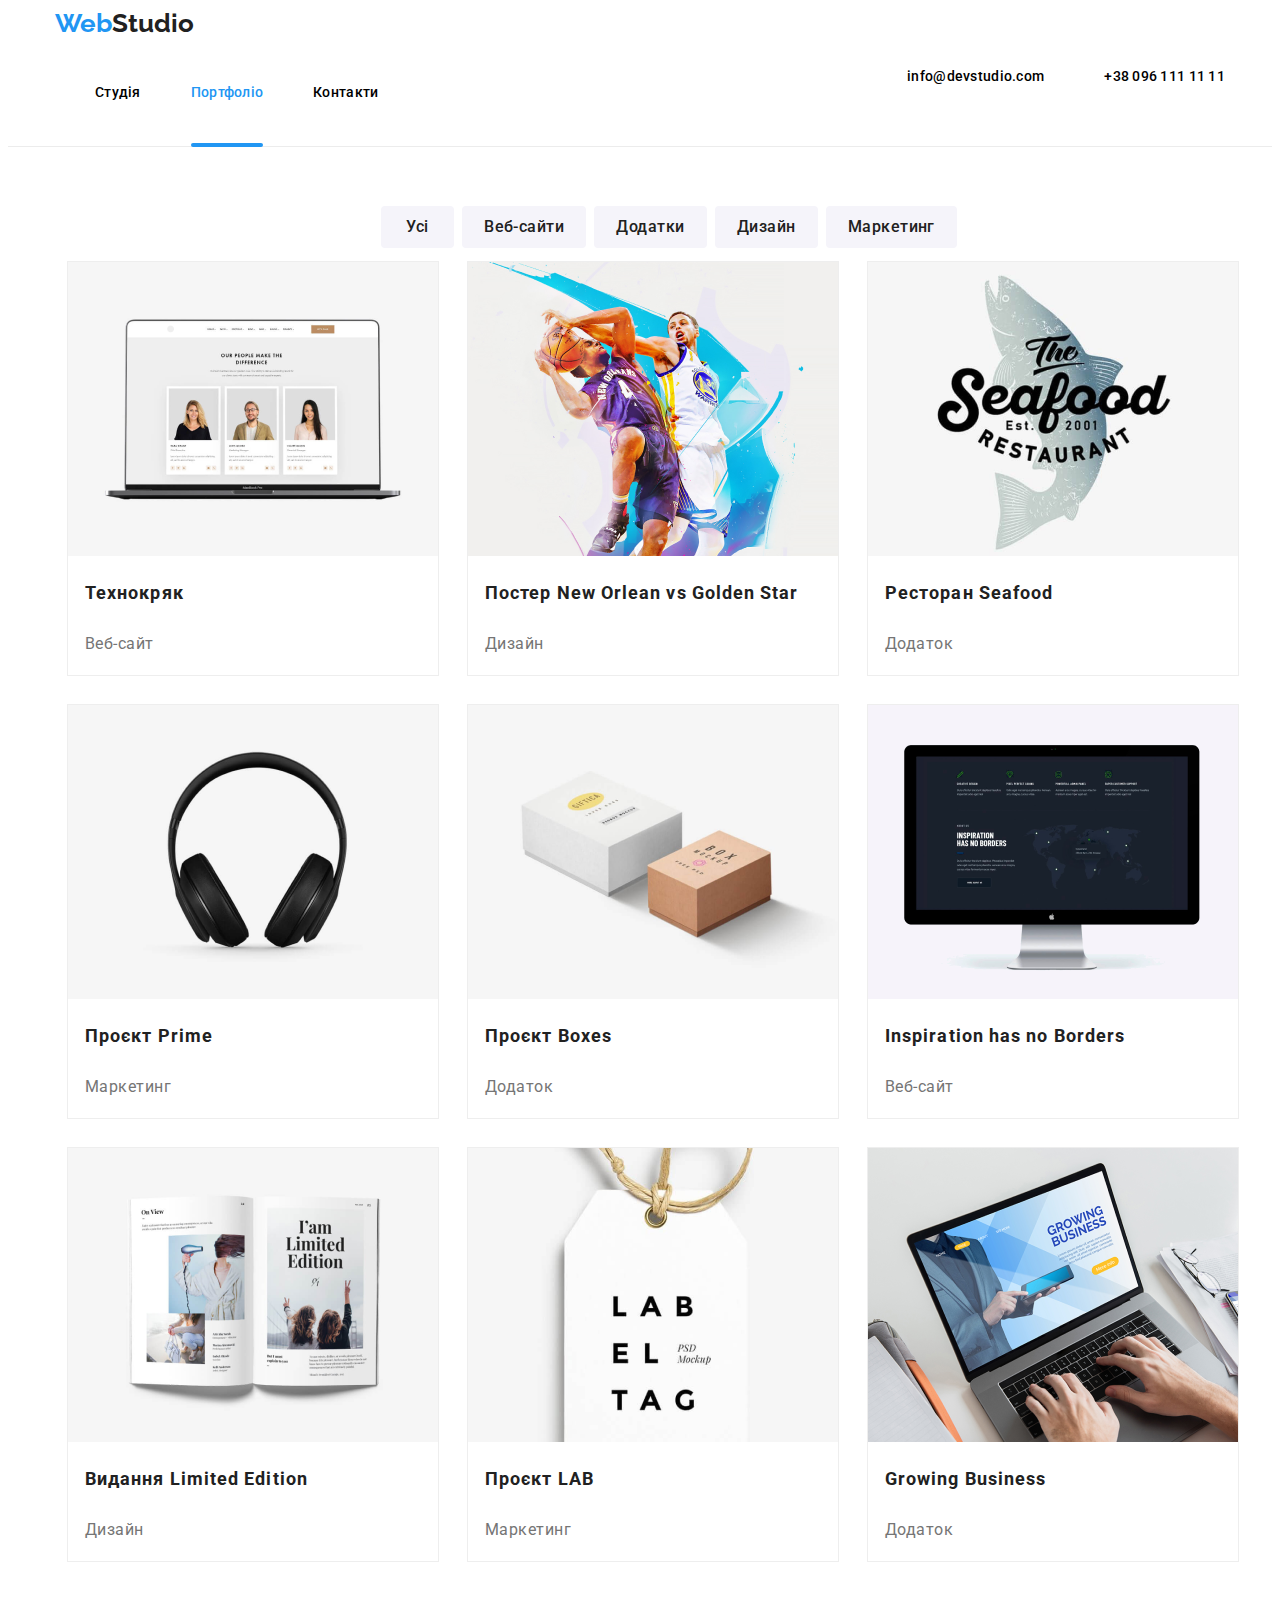
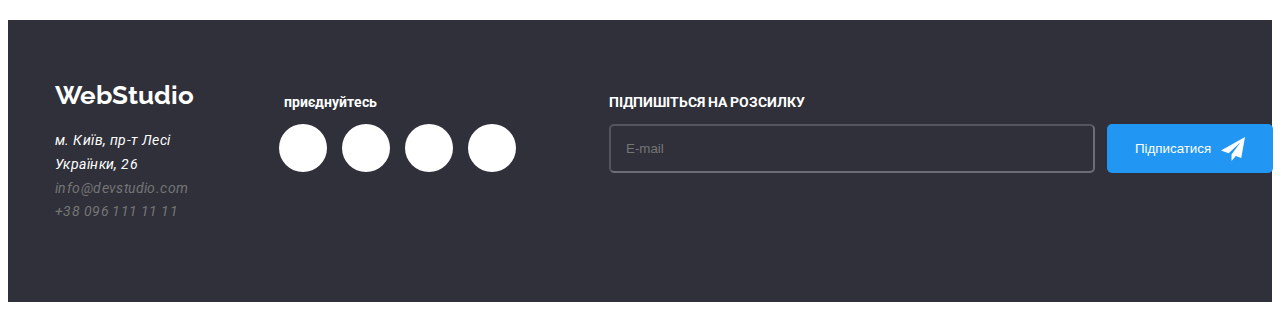
==== commit 0f4360cb: "adaptive" ====
--- a/portfolio.html
+++ b/portfolio.html
@@ -16,42 +16,32 @@
 <body>
   <header class="header">
     <div class="container">
-      <div class="flex-container">
-        <a class="logo" href="index.html"><span class="blue">Web</span>Studio</a>
-        <nav class="navigation">
-          <ul class="navigation-list">
-            <li class="navigation-item">
-              <a class="navigation-link" href="index.html">
-                Студія
-                
-              </a>
-            </li>
-            <li class="navigation-item">
-              <a class="navigation-link" href="portfolio.html">Портфоліо</a>
-            </li>
-            <li class="navigation-item">
-              <a class="navigation-link" href="#">Контакти</a>
-            </li>
-          </ul>
-        </nav>
-        <ul class="contacts">
-          <li class="contacts-item">
-            <a class="contacts-link" href="mailto:info@devstudio.com"><svg class="icon-header-mail"><use xlink:href="#icon-envelope"><symbol id="icon-envelope" viewBox="0 0 43 32">
-              <path d="M38.667 0h-34.667c-2.206 0-4 1.794-4 4v24c0 2.206 1.794 4 4 4h34.667c2.206 0 4-1.794 4-4v-24c0-2.206-1.794-4-4-4zM38.667 2.667c0.181 0 0.353 0.038 0.511 0.103l-17.844 15.466-17.844-15.466c0.158-0.066 0.33-0.103 0.511-0.103h34.667zM38.667 29.333h-34.667c-0.736 0-1.333-0.598-1.333-1.333v-22.413l17.793 15.421c0.251 0.217 0.563 0.326 0.874 0.326s0.622-0.108 0.874-0.326l17.793-15.421v22.413c0 0.736-0.598 1.333-1.333 1.333z"></path>
-              </symbol></use></svg>info@devstudio.com</a>
-          </li>
-          <li class="contacts-item">
-            <a class="contacts-link" href="tel:+380961111111"><svg class="icon-header"><use xlink:href="#icon-smartphone"><symbol id="icon-smartphone" viewBox="0 0 20 32">
-              <path d="M17 0h-14c-1.654 0-3 1.346-3 3v26c0 1.654 1.346 3 3 3h14c1.654 0 3-1.346 3-3v-26c0-1.654-1.346-3-3-3zM3 2h14c0.552 0 1 0.448 1 1v21h-16v-21c0-0.552 0.448-1 1-1zM17 30h-14c-0.552 0-1-0.448-1-1v-3h16v3c0 0.552-0.448 1-1 1z"></path>
-              <path d="M4.707 27.478c0.391 0.365 0.391 0.956 0 1.321s-1.024 0.365-1.414 0c-0.391-0.365-0.391-0.956 0-1.321s1.024-0.365 1.414 0z"></path>
-              </symbol></use></svg>+38 096 111 11 11</a>
-          </li>
-        </ul>
-      </div>
-    </div>
-    </div>
-
-  </header>
+        <div class="header__container">
+            <nav class="header__nav">
+              <a class="logo header__item" href="index.html"><span class="blue">Web</span>Studio</a>
+                <ul class="header__nav-list">
+                    <li class="header__item"><a class="header__link " href="./index.html">Студія</a></li>
+                    <li class="header__item"><a class="header__link header__link-this-page" href="#">Портфоліо</a></li>
+                    <li class="header__item"><a class="header__link" href="#">Контакти</a></li>
+                </ul>
+            </nav>
+            <ul class="header__contacts-list">
+                <li class="header__item">
+                    <a class="header__link header__contacts" href="mailto:info@devstudio.com">
+                        <svg class="contacts-icon mail" width="16" height="12">
+                            <use href="./images/icons.svg#icon-mail"></use>
+                        </svg>info@devstudio.com</a>
+                </li>
+                <li class="header__item">
+                    <a class="header__link header__contacts" href="tel:+380961111111">
+                        <svg class="contacts-icon tel" width="10" height="16">
+                            <use href="./images/icons.svg#icon-tel"></use>
+                        </svg>+38 096 111 11 11</a>
+                </li>
+            </ul>
+        </div>
+    </div>
+</header>
   <main>
     <section class="sub-hero">
       <div class="container">
--- a/css/main.css
+++ b/css/main.css
@@ -11,127 +11,186 @@
   margin: 0 auto;
 }
 
+ul {
+  list-style: none;
+}
+
+a {
+  text-decoration: none;
+}
+
 .flex-container {
   display: flex;
   justify-content: space-between;
   align-items: center;
 }
 
+.list-item:nth-child(4)::before, .list-item:nth-child(3)::before, .list-item:nth-child(2)::before, .list-item:nth-child(1)::before {
+  display: flex;
+  width: 270px;
+  height: 120px;
+  justify-content: center;
+  background-color: #F5F4FA;
+  align-items: center;
+}
+
+.our-team-worker-description h3 .our-team-worker-description p, .our-team-worker-description h3 {
+  font-size: 16px;
+  line-height: 1.18;
+}
+
+.our-team-list, .what-we-work .what-we-work-img {
+  display: flex;
+  justify-content: space-between;
+}
+
+.sub-hero-btn, .hero-btn {
+  text-align: center;
+  font-size: 16px;
+  line-height: 187%;
+  border-radius: 4px;
+}
+
 .header {
-  padding: 25px 0;
-  border-bottom: 1px solid #ececec;
-}
-
-.container {
-  width: 1170px;
-  padding: 0 15px;
-  margin: 0 auto;
-}
-
-.flex-container {
-  display: flex;
-  justify-content: space-between;
+  border-bottom: 1px solid #ECECEC;
+  padding-top: 10px;
+  padding-bottom: 10px;
+}
+@media (min-width: 768px) {
+  .header {
+    padding: 0;
+  }
+}
+.header__logo {
+  color: #000000;
+}
+.header__link {
+  color: var(--title-text-color);
+  transition: color 250ms cubic-bezier(0.4, 0, 0.2, 1);
+}
+.header__container {
+  display: flex;
   align-items: center;
 }
-
-.logo {
-  font-family: "Raleway", sans-serif;
-  font-size: 26px;
-  font-weight: 700;
-  color: #212121;
-  text-decoration: none;
-  width: 145px;
-  font-size: 26px;
-  line-height: 30.52px;
-  letter-spacing: 3%;
-}
-
-.navigation-list {
-  list-style: none;
-  display: flex;
-  justify-content: flex-start;
-}
-
-.navigation-item {
-  margin-right: 70px;
+.header .menu-toggle {
+  height: 40px;
+}
+@media (min-width: 768px) {
+  .header .menu-toggle {
+    display: none;
+  }
+}
+.header__site-nav {
+  display: flex;
+}
+@media (max-width: 767px) {
+  .header__site-nav {
+    justify-content: space-between;
+    flex-grow: 1;
+  }
+}
+.header__nav-list {
+  display: flex;
+}
+.header__link, .header__contacts {
   font-weight: 500;
   font-size: 14px;
-  line-height: 16.41px;
-  letter-spacing: 2%;
-}
-
-.blue {
+  line-height: 1.14;
+  letter-spacing: 0.02em;
+  display: flex;
+  align-items: center;
+  transition: color 250ms cubic-bezier(0.4, 0, 0.2, 1);
+}
+.header__contacts {
+  color: var(--primary-text-color);
+}
+@media (max-width: 1199px) {
+  .header__contacts {
+    font-size: 12px;
+    line-height: 1.167;
+  }
+}
+.header__contacts:hover, .header__link:hover,
+.header .header__link:focus {
   color: #2196F3;
 }
-
-.navigation-link {
-  font-weight: 500;
-  letter-spacing: 0.28px;
-  color: var(--title-color);
-  text-decoration: none;
-  padding-bottom: 30px;
+.header__link-this-page {
+  color: #2196F3;
   transition: color 250ms cubic-bezier(0.4, 0, 0.2, 1);
-}
-
-.navigation-link::after {
+  position: relative;
+}
+.header__link-this-page::after {
+  content: "";
   position: absolute;
   left: 0;
-  bottom: 0;
+  top: 90px;
   display: block;
   width: 100%;
   height: 4px;
   background-color: #2196F3;
   border-radius: 2px;
 }
-
-.navigation-link:hover,
-.navigation-link:focus {
-  color: #2196F3;
-  border-bottom: 4px solid var(--logo-color);
-}
-
-.contacts {
-  list-style: none;
-  display: flex;
-}
-
-.contacts-item:not(:last-child) {
-  margin-right: 76px;
-}
-
-.contacts-link {
+.header__nav-list .header__link {
+  display: block;
   font-weight: 500;
-  letter-spacing: 0.28px;
-  color: #757575;
-  text-decoration: none;
-  transition: color 250ms cubic-bezier(0.4, 0, 0.2, 1);
-}
-
-.icon-header-mail {
-  fill: #757575;
+  font-size: 14px;
+  line-height: 1.14;
+  letter-spacing: 0.02em;
+}
+.header__item .header__link {
+  padding-bottom: 32px;
+  padding-top: 32px;
+}
+.header__nav-list .header__item:not(:last-child) {
+  margin-right: 50px;
+}
+.header__contacts-list {
+  display: flex;
+  margin-left: auto;
+  flex-direction: column;
+}
+@media (max-width: 1199px) {
+  .header__contacts-list {
+    gap: 10px;
+  }
+}
+@media (min-width: 1200px) {
+  .header__contacts-list {
+    flex-direction: row;
+  }
+}
+@media (min-width: 1200px) {
+  .header__contacts-list .header__item + .header__item {
+    margin-left: 40px;
+  }
+}
+
+@media (max-width: 767px) {
+  .header__nav-list,
+  .header__contacts-list {
+    display: none;
+  }
+}
+
+.contacts-icon {
+  margin-right: 10px;
+  fill: currentColor;
+  transition: fill 250ms cubic-bezier(0.4, 0, 0.2, 1);
+}
+
+.mail-svg {
   width: 16px;
   height: 12px;
-  padding-right: 10px;
-}
-
-.contacts-link:hover .icon-header-mail {
-  fill: #2196F3;
-}
-
-.icon-header {
-  fill: #757575;
+}
+
+.tel-svg {
   width: 10px;
   height: 16px;
-  padding-right: 10px;
-}
-
-.contacts-link:hover .icon-header {
-  fill: #2196F3;
-}
-
-.contacts-link:hover,
-.contacts-link:focus {
-  color: #2196F3;
+}
+
+.logo.header__item {
+  align-self: center;
+  margin-right: 93px;
 }
 
 .footer {
@@ -253,34 +312,62 @@
 
 .hero {
   background-color: #2F303A;
-  padding: 200px 0;
+  color: var(--second-text-color);
+  text-align: center;
+  padding: 118px 60px;
+  width: 480px;
+  max-width: 100%;
+  min-height: 400px;
+  margin-left: auto;
+  margin-right: auto;
   background-image: url(../img/Img.png);
+  background-repeat: no-repeat;
+  background-position: center;
   background-size: cover;
-  opacity: 0.9;
-  background-image: radial-gradient();
-}
-
+}
+
+@media screen and (min-width: 768px) {
+  .hero {
+    background-image: linear-gradient(rgba(47, 48, 58, 0.4), rgba(47, 48, 58, 0.4)), url(../img/Img.png);
+    width: 768px;
+    padding: 118px 204px;
+  }
+}
+@media screen and (min-width: 1200px) {
+  .hero {
+    background-color: #2F303A;
+    padding: 200px 0;
+    background-image: url(../img/Img.png);
+    background-size: cover;
+    opacity: 0.9;
+    background-image: radial-gradient();
+    width: 100%;
+  }
+}
 .hero-title {
+  font-weight: 900;
+  font-size: 1.5em;
+  line-height: 1.615;
+  letter-spacing: 0.06em;
+  text-transform: uppercase;
+  margin-bottom: 30px;
+  color: #FFFFFF;
   text-align: center;
-  font-size: 44px;
-  font-weight: 900;
-  letter-spacing: 2.64px;
-  line-height: 136%;
-  text-transform: uppercase;
-  color: #FFFFFF;
+}
+@media (min-width: 1200px) {
+  .hero-title {
+    font-size: 44px;
+    line-height: 1.364;
+  }
 }
 
 .hero-btn {
-  text-align: center;
-  font-size: 16px;
+  color: #F5F4FA;
+  background-color: #2196F3;
   font-weight: 700;
-  line-height: 187%;
   letter-spacing: 0.96px;
-  border-radius: 4px;
-  background-color: #2196F3;
   margin: 0 auto;
   display: block;
-  color: #F5F4FA;
   transition: all 300ms cubic-bezier(0.23, 1, 0.32, 1);
 }
 
@@ -526,9 +613,110 @@
   fill: #2196F3;
 }
 
+/*.menu{
+    position: fixed;
+    top: 0;
+    left: 0;
+    width: 100%;
+    height: 100%;
+    padding: 48px 40px;
+    overflow: scroll;
+    background-color:#FFFFFF ;
+    transform: translateY(-100%);
+    transition: transform 250ms $timing-function;
+
+    &.is-open {
+        transform: translateY(0);    
+    }
+
+
+&__close {
+     position: absolute;
+     border: none;
+     top: 10px;
+     right: 15px;
+ }
+
+
+&__navigation-link {
+    display: inline-block;
+    margin-bottom: 32px;
+    font-weight: 500;
+    font-size: 40px;
+    line-height: 1.175;
+    letter-spacing: 0.02em;
+
+    color: #FFFFFF;
+    transition: color 250ms $timing-function;
+
+
+    &:hover,
+    &:focus {
+            color: var(--accent-color);
+        }           
+    }
+
+    &__navigation-link--current {
+             color: var(--accent-color);
+   }
+
+    &__tel-link {
+       display: block;
+       margin-bottom: 32px;
+
+       font-weight: 500;
+       font-size: 34px;
+       line-height: 1.1765;
+       letter-spacing: 0.02em;
+
+       color: var(--accent-color);
+        }
+
+        &__mail-link {
+        display: block;
+        margin-bottom: 64px;
+
+        font-weight: 500;
+        font-size: 24px;
+        line-height: 1.1667;
+        letter-spacing: 0.02em;
+
+        color: var(--primary-text-color);
+        }
+
+        &__social {
+        display: flex;
+        gap: 10px;
+        }
+
+        &__social-link {
+        display: block;
+        font-weight: 500;
+        font-size: 18px;
+        line-height: 1.222;
+        letter-spacing: 0.02em;
+
+        color: var(--accent-color);
+
+        border-right: 1px solid rgba(33, 33, 33, 0.2);
+        padding-right: 10px;
+
+        }
+               &__social-link--right{
+                    border-right: none;
+                }
+}
+
+.container-menu{
+    display: flex;
+    flex-direction: column;
+    justify-content: space-between;
+    height: 100%;
+}
+    */
 .info {
-  padding-top: 94px;
-  padding-bottom: 94px;
+  padding-bottom: 60px;
+  padding-top: 60px;
 }
 
 .info-list {
@@ -543,43 +731,19 @@
 }
 
 .list-item:nth-child(1)::before {
-  content: url("..img/antenna.svg");
-  display: flex;
-  width: 270px;
-  height: 120px;
-  justify-content: center;
-  background-color: #F5F4FA;
-  align-items: center;
+  content: url(../img/antenna.svg);
 }
 
 .list-item:nth-child(2)::before {
-  content: url("img/clock 1.svg");
-  display: flex;
-  width: 270px;
-  height: 120px;
-  justify-content: center;
-  background-color: #F5F4FA;
-  align-items: center;
+  content: url(../img/clock-info.svg);
 }
 
 .list-item:nth-child(3)::before {
-  content: url("img/diagram 1.svg");
-  display: flex;
-  width: 270px;
-  height: 120px;
-  justify-content: center;
-  background-color: #F5F4FA;
-  align-items: center;
+  content: url(../img/diagram-info.svg);
 }
 
 .list-item:nth-child(4)::before {
-  content: url("img/astronaut 1.svg");
-  display: flex;
-  width: 270px;
-  height: 120px;
-  justify-content: center;
-  background-color: #F5F4FA;
-  align-items: center;
+  content: url(../img/astronaut-info.svg);
 }
 
 .list-title {
@@ -597,28 +761,58 @@
   color: #757575;
 }
 
+.social-list {
+  display: flex;
+  margin-left: auto;
+  margin-right: auto;
+  width: 206px;
+  max-width: 100%;
+  gap: 10px;
+}
+
+.social-card {
+  display: flex;
+  flex-basis: calc((100% - 30px) / 4);
+  height: 44px;
+}
+
+.social-link {
+  display: flex;
+  width: 100%;
+  height: 100%;
+  align-items: center;
+  justify-content: center;
+  cursor: pointer;
+  color: var(--icons-primary-color);
+  background-color: #FFFFFF;
+  border-radius: 50%;
+  transition: color 250ms var(--timing-function), background-color 250ms var(--timing-function);
+}
+.social-link:hover, .social-link:focus {
+  color: var(--second-text-color);
+  background-color: var(--accent-color);
+}
+
+.social-icon {
+  background-repeat: no-repeat;
+  background-size: contain;
+  fill: currentColor;
+}
+
 .our-team-worker-description h3 {
   font-weight: 500;
-  font-size: 16px;
-  line-height: 1.18;
 }
 .our-team-worker-description h3 .our-team-worker-description p {
   font-weight: 400;
-  font-size: 16px;
-  line-height: 1.18;
-}
-
+}
+
+@media (max-width: 1199px) {
+  .what-we-work {
+    display: none;
+  }
+}
 .what-we-work {
   padding-bottom: 94px;
-}
-.what-we-work .what-we-work-img {
-  display: flex;
-  justify-content: space-between;
-}
-
-.our-team-list {
-  display: flex;
-  justify-content: space-between;
 }
 .our-team-list figure.our-team-item {
   margin: 0;
@@ -846,19 +1040,15 @@
 }
 
 .sub-hero-btn {
+  color: #212121;
+  background-color: #F5F4FA;
+  font-weight: 500;
   display: inline-block;
   border: none;
-  border-radius: 4px;
   padding: 6px 22px;
   min-width: 73px;
   cursor: pointer;
-  background-color: #F5F4FA;
-  color: #212121;
   font-family: inherit;
-  font-weight: 500;
-  font-size: 16px;
-  line-height: 1.62;
-  text-align: center;
   letter-spacing: 0.03em;
   transition: background-color 250ms, color 250ms;
 }
@@ -937,4 +1127,331 @@
   text-align: left;
   color: #FFFFFF;
   padding: 25px;
+}
+
+/* Large: 992px - 1199px */
+@media (max-width: 1199px) {
+  .container {
+    width: 960px;
+  }
+  .list-item {
+    width: 230px;
+  }
+  .list-item:nth-child(4)::before,
+  .list-item:nth-child(3)::before,
+  .list-item:nth-child(2)::before,
+  .list-item:nth-child(1)::before {
+    width: 100%;
+  }
+  .our-team-list figure.our-team-item {
+    margin: 0;
+    width: 220px;
+    text-align: center;
+  }
+  .header__menu {
+    display: none;
+  }
+  .mobile-menu-svg-header {
+    display: none;
+  }
+}
+/* Medium: 768px - 991px */
+@media (max-width: 991px) {
+  .container {
+    width: 768px;
+  }
+  .header__item .header__link {
+    padding-bottom: 5px;
+    padding-top: 5px;
+  }
+  .header__link-this-page::after {
+    top: 48px;
+  }
+  .menu-toggle {
+    display: none;
+  }
+  .hero {
+    width: 768px;
+    padding: 118px 204px;
+    max-width: 100%;
+  }
+  .info-list {
+    gap: 30px;
+    display: flex;
+    list-style: none;
+    flex-wrap: wrap;
+  }
+  .list-item {
+    flex-basis: calc((100% - 30px) / 2);
+    padding-bottom: 0;
+  }
+  .our-team {
+    padding-top: 60px;
+    padding-bottom: 60px;
+  }
+  .our-team-title {
+    color: #212121;
+    font-weight: 700;
+    font-size: 28px;
+    line-height: 1.171;
+    text-align: center;
+    letter-spacing: 0.03em;
+    margin-bottom: 30px;
+  }
+  .our-team-list {
+    display: flex;
+    /* justify-content: space-between; */
+    flex-wrap: wrap;
+    gap: 30px;
+  }
+  .our-team-item {
+    display: flex;
+    flex-basis: calc((100% - 30px) / 2);
+    flex-wrap: wrap;
+    flex-direction: column;
+  }
+  .clients {
+    padding-top: 60px;
+    padding-bottom: 60px;
+  }
+  .title-clients {
+    font-size: 28px;
+    line-height: 1.171;
+    text-align: center;
+    letter-spacing: 0.03em;
+    margin-bottom: 30px;
+  }
+  .clients-list {
+    display: flex;
+    gap: 30px;
+    list-style: none;
+    flex-wrap: wrap;
+  }
+  .clients-list-item {
+    flex-basis: calc((100% - 60px) / 3);
+  }
+  .footer {
+    text-align: center;
+    background-color: #2f303a;
+    padding-top: 60px;
+    padding-bottom: 60px;
+  }
+  .flex-footer {
+    display: flex;
+    /* justify-content: flex-start; */
+    flex-wrap: wrap;
+  }
+  .footer-left {
+    margin-right: 165px;
+    margin-left: 76px;
+  }
+  .footer-logo {
+    margin-bottom: 28px;
+    font-size: 24px;
+  }
+  .footer-social {
+    /* margin-left: 70px; */
+    margin-bottom: 60px;
+  }
+  .article-social {
+    /* display: flex; */
+    /* justify-content: center; */
+    display: flex;
+    margin-left: auto;
+    margin-right: auto;
+    width: 206px;
+    max-width: 100%;
+    gap: 10px;
+  }
+  .social-link {
+    display: flex;
+    flex-basis: calc((100% - 30px) / 4);
+  }
+  .footer-right {
+    /* margin-left: 93px; */
+    margin: auto;
+    max-width: 450px;
+    width: 100%;
+  }
+  .header__menu {
+    display: none;
+  }
+  .mobile-menu-svg-header {
+    display: none;
+  }
+}
+/* Extra small: 0px (320px) - 767px */
+@media (max-width: 767px) {
+  .container {
+    width: 480px;
+  }
+  .hero {
+    background-color: #2f303a;
+    text-align: center;
+    padding: 118px 60px;
+    width: 480px;
+    max-width: 100%;
+    min-height: 400px;
+    margin-left: auto;
+    margin-right: auto;
+    background-repeat: no-repeat;
+    background-position: center;
+    background-size: cover;
+  }
+  .hero__title {
+    font-weight: 900;
+    font-size: 1.5em;
+    line-height: 1.615;
+    letter-spacing: 0.06em;
+    text-transform: uppercase;
+    margin-bottom: 30px;
+  }
+  .hero-btn {
+    display: inline-block;
+    border: 1px solid #000;
+    border-radius: 4px;
+    padding: 10px 32px;
+    min-width: 152px;
+    border: none;
+    background-color: #2196F3;
+    box-shadow: 0px 4px 4px rgba(0, 0, 0, 0.25), 0px 4px 4px rgba(0, 0, 0, 0.25), 0px 4px 4px rgba(0, 0, 0, 0.15);
+    text-shadow: 0px 4px 4px rgba(0, 0, 0, 0.25);
+    cursor: pointer;
+    font-family: inherit;
+    font-style: normal;
+    font-weight: 700;
+    font-size: 16px;
+    line-height: 1.875;
+    align-items: center;
+    letter-spacing: 0.06em;
+    transition: background-color 250ms cubic-bezier(0.4, 0, 0.2, 1), box-shadow 250ms cubic-bezier(0.4, 0, 0.2, 1);
+  }
+  .info-list {
+    /* gap: 30px; */
+    display: flex;
+    list-style: none;
+    flex-wrap: wrap;
+    flex-direction: column;
+    margin: 0;
+    padding: 0;
+  }
+  .list-item:nth-child(4)::before, .list-item:nth-child(3)::before, .list-item:nth-child(2)::before, .list-item:nth-child(1)::before {
+    display: flex;
+    width: 450px;
+    height: 120px;
+    justify-content: center;
+    background-color: #F5F4FA;
+    align-items: center;
+  }
+  .list-title {
+    /* font-size: 14px; */
+    /* font-weight: 700; */
+    /* letter-spacing: 0.42px; */
+    /* text-transform: uppercase; */
+    color: #212121;
+    text-align: center;
+    margin-bottom: 10px;
+    font-weight: 700;
+    font-size: 14px;
+    line-height: 1.142;
+    text-transform: uppercase;
+    letter-spacing: 0.03em;
+  }
+  .list-item {
+    padding-bottom: 30px;
+    width: 450px;
+    height: 122px;
+  }
+  .our-team {
+    padding-top: 60px;
+    padding-bottom: 60px;
+    background-color: #f5f4fa;
+  }
+  .our-team-title {
+    color: #212121;
+    /* font-weight: 700; */
+    /* font-size: 28px; */
+    /* line-height: 1.171; */
+    text-align: center;
+    letter-spacing: 0.03em;
+    /* margin-bottom: 30px; */
+    font-weight: 700;
+    font-size: 28px;
+    line-height: 1.171;
+    text-align: center;
+    letter-spacing: 0.03em;
+    margin-bottom: 30px;
+  }
+  .our-team-list {
+    display: flex;
+    gap: 30px;
+    flex-wrap: wrap;
+  }
+  .our-team-list figure.our-team-item {
+    background-color: #fff;
+    box-shadow: 0px 1px 3px rgba(0, 0, 0, 0.12), 0px 1px 1px rgba(0, 0, 0, 0.14), 0px 2px 1px rgba(0, 0, 0, 0.2);
+    border-radius: 0px 0px 4px 4px;
+    text-align: center;
+  }
+  .our-team-item img {
+    display: block;
+    max-width: 100%;
+    height: auto;
+    -o-object-fit: cover;
+       object-fit: cover;
+  }
+  .our-team-item {
+    width: 450px;
+    height: 620px;
+  }
+  .our-team-item {
+    display: flex;
+    flex-basis: calc((100% - 1px) / 1);
+    flex-wrap: wrap;
+    flex-direction: column;
+  }
+  .our-team-div-svg {
+    display: flex;
+    justify-content: space-around;
+    /* padding-top: 10px; */
+    /* padding-bottom: 40px; */
+    padding-top: 0px;
+    padding-bottom: 0px;
+  }
+  .container-clients {
+    width: 100%;
+    /* max-width: 1200px; */
+    /* padding-left: 15px; */
+    /* padding-right: 15px; */
+    /* margin-left: auto; */
+    /* margin-right: auto; */
+    width: 480px;
+  }
+  .title-clients {
+    /* font-size: 28px; */
+    /* line-height: 1.171; */
+    /* text-align: center; */
+    /* letter-spacing: 0.03em; */
+    /* margin-bottom: 30px; */
+    font-weight: 700;
+    font-size: 28px;
+    line-height: 1.171;
+    text-align: center;
+    letter-spacing: 0.03em;
+    margin-bottom: 30px;
+  }
+  .clients-list-item {
+    flex-basis: calc((100% - 30px) / 2);
+  }
+  .footer-left {
+    display: flex;
+    flex-direction: column;
+    margin-bottom: 60px;
+  }
+  .footer-right-input {
+    padding: 15px 100px 15px 15px;
+    background-color: #2F303A;
+    border-color: rgba(255, 255, 255, 0.3);
+    border-radius: 5px;
+  }
 }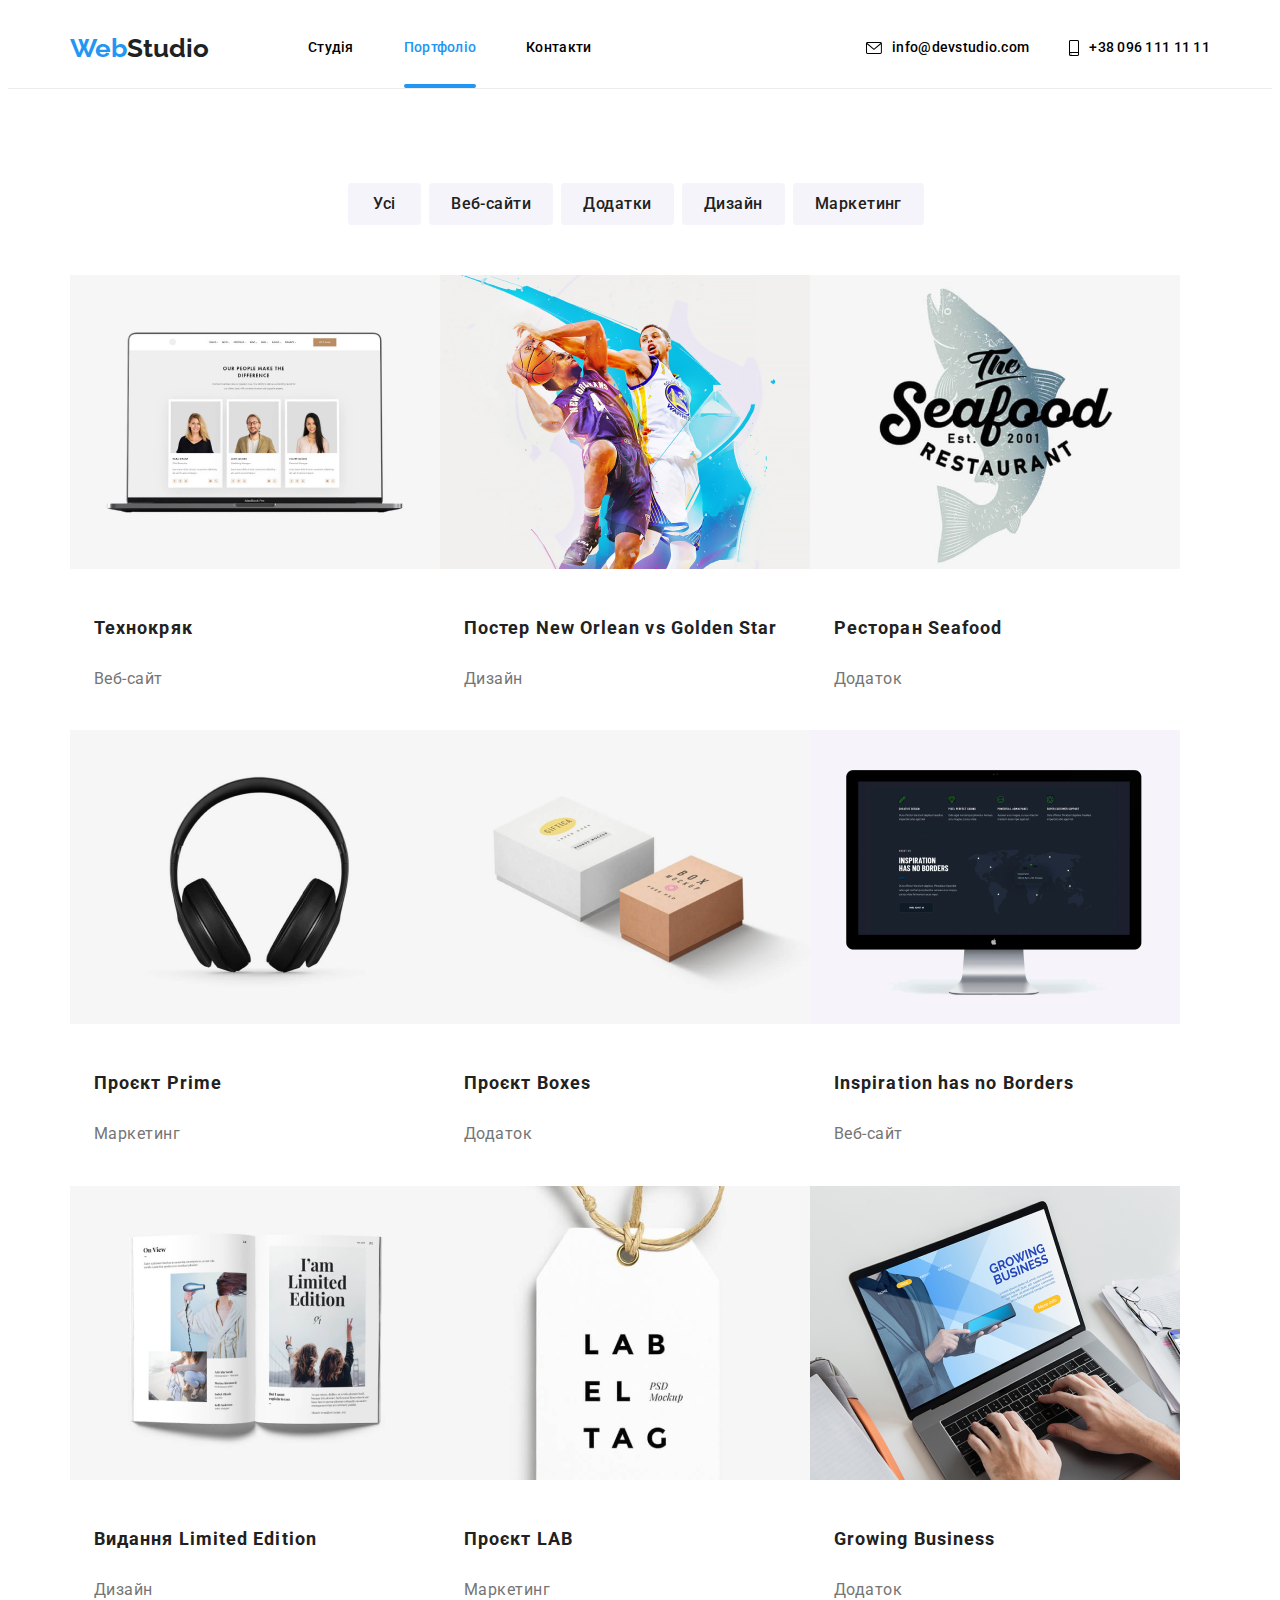
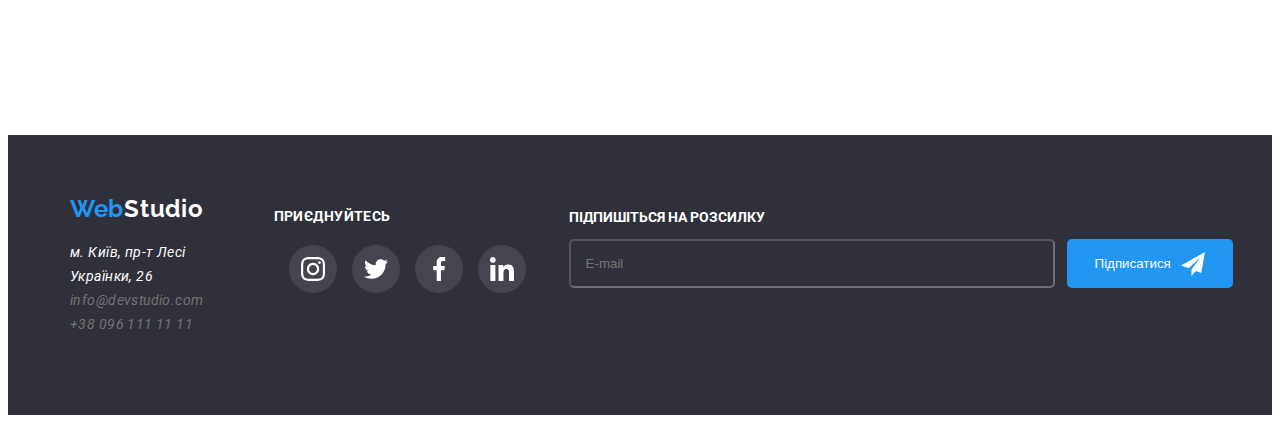
==== commit 1628919d: "adaptive-portfolio" ====
--- a/portfolio.html
+++ b/portfolio.html
@@ -16,32 +16,59 @@
 <body>
   <header class="header">
     <div class="container">
-        <div class="header__container">
-            <nav class="header__nav">
-              <a class="logo header__item" href="index.html"><span class="blue">Web</span>Studio</a>
-                <ul class="header__nav-list">
-                    <li class="header__item"><a class="header__link " href="./index.html">Студія</a></li>
-                    <li class="header__item"><a class="header__link header__link-this-page" href="#">Портфоліо</a></li>
-                    <li class="header__item"><a class="header__link" href="#">Контакти</a></li>
-                </ul>
-            </nav>
-            <ul class="header__contacts-list">
-                <li class="header__item">
-                    <a class="header__link header__contacts" href="mailto:info@devstudio.com">
-                        <svg class="contacts-icon mail" width="16" height="12">
-                            <use href="./images/icons.svg#icon-mail"></use>
-                        </svg>info@devstudio.com</a>
-                </li>
-                <li class="header__item">
-                    <a class="header__link header__contacts" href="tel:+380961111111">
-                        <svg class="contacts-icon tel" width="10" height="16">
-                            <use href="./images/icons.svg#icon-tel"></use>
-                        </svg>+38 096 111 11 11</a>
-                </li>
-            </ul>
-        </div>
+      <div class="header__container">
+       
+        <nav class="header__site-nav">
+          <a class="logo header__item" href="index.html"><span class="blue">Web</span>Studio</a>
+          <ul class="header__nav-list">
+            <li class="header__item">
+              <a class="header__link " href="index.html">Студія</a>
+            </li>
+            <li class="header__item">
+              <a class="header__link header__link-this-page" href="./portfolio.html">Портфоліо</a>
+            </li>
+            <li class="header__item">
+              <a class="header__link" href="#">Контакти</a>
+            </li>
+          </ul>
+          <button type="button" class="header__menu js-open-menu" aria-expanded="false">
+            <svg class="mobile-menu-svg-header" width="40" height="40">
+              <use href="./images/icons.svg#icon-menu"></use>
+            </svg>
+          </button>
+        </nav>
+        <ul class="header__contacts-list">
+          <li class="header__item">
+            <a class="header__link header__contacts" href="mailto:info@devstudio.com">
+              <svg class="contacts-icon  mail-svg">
+                <use xlink:href="#icon-envelope">
+                  <symbol id="icon-envelope" viewBox="0 0 43 32">
+                    <path
+                      d="M38.667 0h-34.667c-2.206 0-4 1.794-4 4v24c0 2.206 1.794 4 4 4h34.667c2.206 0 4-1.794 4-4v-24c0-2.206-1.794-4-4-4zM38.667 2.667c0.181 0 0.353 0.038 0.511 0.103l-17.844 15.466-17.844-15.466c0.158-0.066 0.33-0.103 0.511-0.103h34.667zM38.667 29.333h-34.667c-0.736 0-1.333-0.598-1.333-1.333v-22.413l17.793 15.421c0.251 0.217 0.563 0.326 0.874 0.326s0.622-0.108 0.874-0.326l17.793-15.421v22.413c0 0.736-0.598 1.333-1.333 1.333z">
+                    </path>
+                  </symbol>
+                </use>
+              </svg>info@devstudio.com</a>
+          </li>
+          <li class="header__item">
+            <a class="header__link header__contacts" href="tel:+380961111111">
+              <svg class="contacts-icon tel-svg">
+                <use xlink:href="#icon-smartphone">
+                  <symbol id="icon-smartphone" viewBox="0 0 20 32">
+                    <path
+                      d="M17 0h-14c-1.654 0-3 1.346-3 3v26c0 1.654 1.346 3 3 3h14c1.654 0 3-1.346 3-3v-26c0-1.654-1.346-3-3-3zM3 2h14c0.552 0 1 0.448 1 1v21h-16v-21c0-0.552 0.448-1 1-1zM17 30h-14c-0.552 0-1-0.448-1-1v-3h16v3c0 0.552-0.448 1-1 1z">
+                    </path>
+                    <path
+                      d="M4.707 27.478c0.391 0.365 0.391 0.956 0 1.321s-1.024 0.365-1.414 0c-0.391-0.365-0.391-0.956 0-1.321s1.024-0.365 1.414 0z">
+                    </path>
+                  </symbol>
+                </use>
+              </svg>+38 096 111 11 11</a>
+          </li>
+        </ul>
+      </div>
     </div>
-</header>
+  </header>
   <main>
     <section class="sub-hero">
       <div class="container">
@@ -55,123 +82,170 @@
           <li class="sub-hero-item"><button class="sub-hero-btn">Маркетинг</button></li>
         </ul>
        
-        <ul class="sub-hero-list-img">
-         
-            
-          <li class="sub-hero-list-img-item">
-            <div class="box">
-              
-              <img src="img/portfolio1.png" class="item-img" alt="portfolio1" />
-
-
-              <div class="overlay">
-                <p>Ресурс пропонує комплексні пропозиції з різним рівнем функціоналу та сервісів. Все це дозволить відвідувачу отримати вичерпні відомості про компанію чи приватну особу.<p>
-              </div>
-            </div>
-           
-            <div class="border">
-              <h3 class="sub-hero-title">Технокряк</h3>
-              <p class="sub-hero-position">Веб-сайт</p>
-            </div>
-           
-          </li>
-        
-          <li class="sub-hero-list-img-item">
-            <div class="box">
-            <img src="img/portfolio2.png" alt="portfolio2">
-            <div class="overlay">
-              <p>Ресурс пропонує комплексні пропозиції з різним рівнем функціоналу та сервісів. Все це дозволить відвідувачу отримати вичерпні відомості про компанію чи приватну особу.<p>
-            </div>
-          </div>
-            <div class="border">
-              <h3 class="sub-hero-title">Постер New Orlean vs Golden Star</h3>
-              <p class="sub-hero-position">Дизайн</p>
-            </div>
-          </li>
-          <li class="sub-hero-list-img-item">
-            <div class="box">
-            <img src="img/portfolio3.png" alt="portfolio3">
-            <div class="overlay">
-              <p>Ресурс пропонує комплексні пропозиції з різним рівнем функціоналу та сервісів. Все це дозволить відвідувачу отримати вичерпні відомості про компанію чи приватну особу.<p>
-            </div>
-          </div>
-            <div class="border">
-              <h3 class="sub-hero-title">Ресторан Seafood</h3>
-              <p class="sub-hero-position">Додаток</p>
-            </div>
-          </li>
-          <li class="sub-hero-list-img-item">
-            <div class="box">
-              <img src="img/portfolio4.png" alt="portfolio4">
-              <div class="overlay">
-                <p>Ресурс пропонує комплексні пропозиції з різним рівнем функціоналу та сервісів. Все це дозволить відвідувачу отримати вичерпні відомості про компанію чи приватну особу.<p>
-              </div>
-            </div>
-           
-            <div class="border">
-              <h3 class="sub-hero-title">Проєкт Prime</h3>
-              <p class="sub-hero-position">Маркетинг</p>
-            </div>
-          </li>
-          <li class="sub-hero-list-img-item">
-            <div class="box">
-              <img src="img/portfolio5.png" alt="portfolio5">
-              <div class="overlay">
-                <p>Ресурс пропонує комплексні пропозиції з різним рівнем функціоналу та сервісів. Все це дозволить відвідувачу отримати вичерпні відомості про компанію чи приватну особу.<p>
-              </div>
-            </div>
-            <div class="border">
-              <h3 class="sub-hero-title">Проєкт Boxes</h3>
-              <p class="sub-hero-position">Додаток</p>
-            </div>
-          </li>
-          <li class="sub-hero-list-img-item">
-            <div class="box">
-              <img src="img/portfolio6.png" alt="portfolio6">
-              <div class="overlay">
-                <p>Ресурс пропонує комплексні пропозиції з різним рівнем функціоналу та сервісів. Все це дозволить відвідувачу отримати вичерпні відомості про компанію чи приватну особу.<p>
-              </div>
-            </div>
-            <div class="border">
-              <h3 class="sub-hero-title">Inspiration has no Borders</h3>
-              <p class="sub-hero-position">Веб-сайт</p>
-            </div>
-          </li>
-          <li class="sub-hero-list-img-item">
-            <div class="box">
-              <img src="img/portfolio7.png" alt="portfolio8">
-              <div class="overlay">
-                <p>Ресурс пропонує комплексні пропозиції з різним рівнем функціоналу та сервісів. Все це дозволить відвідувачу отримати вичерпні відомості про компанію чи приватну особу.<p>
-              </div>
-            </div>
-            <div class="border">
-              <h3 class="sub-hero-title">Видання Limited Edition</h3>
-              <p class="sub-hero-position">Дизайн</p>
-            </div>
-          </li>
-          <li class="sub-hero-list-img-item">
-            <div class="box">
-              <img src="img/portfolio8.png" alt="portfolio8">
-              <div class="overlay">
-                <p>Ресурс пропонує комплексні пропозиції з різним рівнем функціоналу та сервісів. Все це дозволить відвідувачу отримати вичерпні відомості про компанію чи приватну особу.<p>
-              </div>
-            </div>
-            <div class="border">
-              <h3 class="sub-hero-title">Проєкт LAB</h3>
-              <p class="sub-hero-position">Маркетинг</p>
-            </div>
-          </li>
-          <li class="sub-hero-list-img-item">
-            <div class="box">
-              <img src="img/portfolio9.png" alt="portfolio9">
-              <div class="overlay">
-                <p>Ресурс пропонує комплексні пропозиції з різним рівнем функціоналу та сервісів. Все це дозволить відвідувачу отримати вичерпні відомості про компанію чи приватну особу.<p>
-              </div>
-            </div>
-            <div class="border">
-              <h3 class="sub-hero-title">Growing Business</h3>
-              <p class="sub-hero-position">Додаток</p>
-            </div>
+        <ul class="project">
+          <li class="project__element">
+            <a href="#"><div class="project__overlay-thumb">
+                <img src="img/portfolio1.png" alt="Технокряк">
+                <div class="project__overlay-informatoin">
+                  <p class="project__text-overlay">
+                    Ресурс пропонує комплексні пропозиції з різним рівнем
+                    функціоналу та сервісів. Все це дозволить відвідувачу
+                    отримати вичерпні відомості про компанію чи приватну
+                    особу.
+                  </p>
+                </div>
+              </div>
+              <div class="project__informatoin">
+                <h3 class="project__title">Технокряк</h3>
+                <p class="project__text">Веб-сайт</p>
+              </div>
+            </a>
+          </li>
+          <li class="project__element">
+            <a href="#"><div class="project__overlay-thumb">
+                <img src="img/portfolio2.png" alt="Постер New Orlean vs Golden Star">
+                <div class="project__overlay-informatoin">
+                  <p class="project__text-overlay">
+                    Ресурс пропонує комплексні пропозиції з різним рівнем
+                    функціоналу та сервісів. Все це дозволить відвідувачу
+                    отримати вичерпні відомості про компанію чи приватну
+                    особу.
+                  </p>
+                </div>
+              </div>
+              <div class="project__informatoin">
+                <h3 class="project__title">
+                  Постер New Orlean vs Golden Star
+                </h3>
+                <p class="project__text">Дизайн</p>
+              </div>
+            </a>
+          </li>
+          <li class="project__element">
+            <a href="#"><div class="project__overlay-thumb">
+               <img src="img/portfolio3.png" alt="Ресторан Seafood">
+                <div class="project__overlay-informatoin">
+                  <p class="project__text-overlay">
+                    Ресурс пропонує комплексні пропозиції з різним рівнем
+                    функціоналу та сервісів. Все це дозволить відвідувачу
+                    отримати вичерпні відомості про компанію чи приватну
+                    особу.
+                  </p>
+                </div>
+              </div>
+              <div class="project__informatoin">
+                <h3 class="project__title">Ресторан Seafood</h3>
+                <p class="project__text">Додаток</p>
+              </div>
+            </a>
+          </li>
+          <li class="project__element">
+            <a href="#"><div class="project__overlay-thumb">
+               <img src="img/portfolio4.png" alt="Проєкт Prime">
+                <div class="project__overlay-informatoin">
+                  <p class="project__text-overlay">
+                    Ресурс пропонує комплексні пропозиції з різним рівнем
+                    функціоналу та сервісів. Все це дозволить відвідувачу
+                    отримати вичерпні відомості про компанію чи приватну
+                    особу.
+                  </p>
+                </div>
+              </div>
+              <div class="project__informatoin">
+                <h3 class="project__title">Проєкт Prime</h3>
+                <p class="project__text">Маркетинг</p>
+              </div>
+            </a>
+          </li>
+          <li class="project__element">
+            <a href="#"><div class="project__overlay-thumb">
+                <img src="img/portfolio5.png" alt="Проєкт Boxes">
+                <div class="project__overlay-informatoin">
+                  <p class="project__text-overlay">
+                    Ресурс пропонує комплексні пропозиції з різним рівнем
+                    функціоналу та сервісів. Все це дозволить відвідувачу
+                    отримати вичерпні відомості про компанію чи приватну
+                    особу.
+                  </p>
+                </div>
+              </div>
+              <div class="project__informatoin">
+                <h3 class="project__title">Проєкт Boxes</h3>
+                <p class="project__text">Додаток</p>
+              </div>
+            </a>
+          </li>
+          <li class="project__element">
+            <a href="#"><div class="project__overlay-thumb">
+                <img src="img/portfolio6.png" alt="Inspiration has no Borders">
+                <div class="project__overlay-informatoin">
+                  <p class="project__text-overlay">
+                    Ресурс пропонує комплексні пропозиції з різним рівнем
+                    функціоналу та сервісів. Все це дозволить відвідувачу
+                    отримати вичерпні відомості про компанію чи приватну
+                    особу.
+                  </p>
+                </div>
+              </div>
+              <div class="project__informatoin">
+                <h3 class="project__title">Inspiration has no Borders</h3>
+                <p class="project__text">Веб-сайт</p>
+              </div>
+            </a>
+          </li>
+          <li class="project__element">
+            <a href="#"><div class="project__overlay-thumb">
+                <img src="img/portfolio7.png" alt="Видання Limited Edition">
+                <div class="project__overlay-informatoin">
+                  <p class="project__text-overlay">
+                    Ресурс пропонує комплексні пропозиції з різним рівнем
+                    функціоналу та сервісів. Все це дозволить відвідувачу
+                    отримати вичерпні відомості про компанію чи приватну
+                    особу.
+                  </p>
+                </div>
+              </div>
+              <div class="project__informatoin">
+                <h3 class="project__title">Видання Limited Edition</h3>
+                <p class="project__text">Дизайн</p>
+              </div>
+            </a>
+          </li>
+          <li class="project__element">
+            <a href="#"><div class="project__overlay-thumb">
+                <img src="img/portfolio8.png" alt="Проєкт LAB">
+                <div class="project__overlay-informatoin">
+                  <p class="project__text-overlay">
+                    Ресурс пропонує комплексні пропозиції з різним рівнем
+                    функціоналу та сервісів. Все це дозволить відвідувачу
+                    отримати вичерпні відомості про компанію чи приватну
+                    особу.
+                  </p>
+                </div>
+              </div>
+              <div class="project__informatoin">
+                <h3 class="project__title">Проєкт LAB</h3>
+                <p class="project__text">Маркетинг</p>
+              </div>
+            </a>
+          </li>
+          <li class="project__element">
+            <a href="#"><div class="project__overlay-thumb">
+                <img src="img/portfolio9.png" alt="Growing Business">
+                <div class="project__overlay-informatoin">
+                  <p class="project__text-overlay">
+                    Ресурс пропонує комплексні пропозиції з різним рівнем
+                    функціоналу та сервісів. Все це дозволить відвідувачу
+                    отримати вичерпні відомості про компанію чи приватну
+                    особу.
+                  </p>
+                </div>
+              </div>
+              <div class="project__informatoin">
+                <h3 class="project__title">Growing Business</h3>
+                <p class="project__text">Додаток</p>
+              </div>
+            </a>
           </li>
         </ul>
       </div>
@@ -181,63 +255,97 @@
     <div class="container">
       <div class="flex-footer">
         <div class="footer-left">
-      <a class="footer-logo" href="index.html"><span class="blue">Web</span>Studio</a>
-      <address class="address">
-        <a class="address-location" href="#">м. Київ, пр-т Лесі Українки, 26</a><br>
-        <a class="address-link" href="mailto:info@devstudio.com">info@devstudio.com</a><br>
-        <a class="address-link" href="tel:+380961111111">+38 096 111 11 11</a>
-      </address>
-    </div>
-      <div class="footer-social">
-        <h3 class="footer-social-title">приєднуйтесь</h3>
-        <article class="article-social">
-          <a href="#" class="social-link">
-            <svg class="footer-svg"><use xlink:href="#icon-instagram-2-1">
-              <symbol id="icon-instagram-2-1" viewBox="0 0 32 32">
-                <path d="M31.969 9.408c-0.075-1.7-0.35-2.869-0.744-3.882-0.406-1.075-1.032-2.038-1.851-2.838-0.8-0.813-1.769-1.444-2.832-1.844-1.019-0.394-2.182-0.669-3.882-0.744-1.713-0.081-2.257-0.1-6.601-0.1s-4.888 0.019-6.595 0.094c-1.7 0.075-2.869 0.35-3.882 0.744-1.075 0.406-2.038 1.031-2.838 1.85-0.813 0.8-1.444 1.769-1.844 2.832-0.394 1.019-0.669 2.182-0.744 3.882-0.081 1.713-0.1 2.257-0.1 6.601s0.019 4.888 0.094 6.595c0.075 1.7 0.35 2.869 0.744 3.882 0.406 1.075 1.038 2.038 1.85 2.838 0.8 0.813 1.769 1.444 2.832 1.844 1.019 0.394 2.182 0.669 3.882 0.744 1.706 0.075 2.25 0.094 6.595 0.094s4.888-0.019 6.595-0.094c1.7-0.075 2.869-0.35 3.882-0.744 2.151-0.832 3.851-2.532 4.682-4.682 0.394-1.019 0.669-2.182 0.744-3.882 0.075-1.707 0.094-2.251 0.094-6.595s-0.006-4.888-0.081-6.595zM29.087 22.473c-0.069 1.563-0.331 2.407-0.55 2.969-0.538 1.394-1.644 2.5-3.038 3.038-0.563 0.219-1.413 0.481-2.969 0.55-1.688 0.075-2.194 0.094-6.464 0.094s-4.782-0.019-6.464-0.094c-1.563-0.069-2.407-0.331-2.969-0.55-0.694-0.256-1.325-0.663-1.838-1.194-0.531-0.519-0.938-1.144-1.194-1.838-0.219-0.563-0.481-1.413-0.55-2.969-0.075-1.688-0.094-2.194-0.094-6.464s0.019-4.782 0.094-6.464c0.069-1.563 0.331-2.407 0.55-2.969 0.256-0.694 0.663-1.325 1.2-1.838 0.519-0.531 1.144-0.938 1.838-1.194 0.563-0.219 1.413-0.481 2.969-0.55 1.688-0.075 2.194-0.094 6.464-0.094 4.276 0 4.782 0.019 6.464 0.094 1.563 0.069 2.407 0.331 2.969 0.55 0.694 0.256 1.325 0.662 1.838 1.194 0.531 0.519 0.938 1.144 1.194 1.838 0.219 0.563 0.481 1.413 0.55 2.969 0.075 1.688 0.094 2.194 0.094 6.464s-0.019 4.77-0.094 6.458z"></path>
-                <path d="M16.059 7.783c-4.538 0-8.22 3.682-8.22 8.22s3.682 8.22 8.22 8.22c4.539 0 8.22-3.682 8.22-8.22s-3.682-8.22-8.22-8.22zM16.059 21.335c-2.944 0-5.332-2.388-5.332-5.332s2.388-5.332 5.332-5.332c2.944 0 5.332 2.388 5.332 5.332s-2.388 5.332-5.332 5.332z"></path>
-                <path d="M26.524 7.458c0 1.060-0.859 1.919-1.919 1.919s-1.919-0.859-1.919-1.919c0-1.060 0.859-1.919 1.919-1.919s1.919 0.859 1.919 1.919z"></path>
-                </symbol>
-            </use></svg>
-          </a>
-          <a href="#" class="social-link">
-            <svg class="footer-svg"><use xlink:href="#icon-twitter-1-1"><symbol id="icon-twitter-1-1" viewBox="0 0 32 32">
-              <path d="M32 6.078c-1.19 0.522-2.458 0.868-3.78 1.036 1.36-0.812 2.398-2.088 2.886-3.626-1.268 0.756-2.668 1.29-4.16 1.588-1.204-1.282-2.92-2.076-4.792-2.076-3.632 0-6.556 2.948-6.556 6.562 0 0.52 0.044 1.020 0.152 1.496-5.454-0.266-10.28-2.88-13.522-6.862-0.566 0.982-0.898 2.106-0.898 3.316 0 2.272 1.17 4.286 2.914 5.452-1.054-0.020-2.088-0.326-2.964-0.808 0 0.020 0 0.046 0 0.072 0 3.188 2.274 5.836 5.256 6.446-0.534 0.146-1.116 0.216-1.72 0.216-0.42 0-0.844-0.024-1.242-0.112 0.85 2.598 3.262 4.508 6.13 4.57-2.232 1.746-5.066 2.798-8.134 2.798-0.538 0-1.054-0.024-1.57-0.090 2.906 1.874 6.35 2.944 10.064 2.944 12.072 0 18.672-10 18.672-18.668 0-0.29-0.010-0.57-0.024-0.848 1.302-0.924 2.396-2.078 3.288-3.406z"></path>
-              </symbol></use></svg>
-          </a>
-          <a href="#" class="social-link">
-            <svg class="footer-svg"><use xlink:href="#icon-facebook-1-1"><symbol id="icon-facebook-1-1" viewBox="0 0 32 32">
-              <path d="M21.329 5.313h2.921v-5.088c-0.504-0.069-2.237-0.225-4.256-0.225-4.212 0-7.097 2.649-7.097 7.519v4.481h-4.648v5.688h4.648v14.312h5.699v-14.311h4.46l0.708-5.688h-5.169v-3.919c0.001-1.644 0.444-2.769 2.735-2.769z"></path>
-              </symbol></use></svg>
-          </a>
-          <a href="#" class="social-link">
-            <svg class="footer-svg"><use xlink:href="#icon-linkedin-1-1"><symbol id="icon-linkedin-1-1" viewBox="0 0 32 32">
-              <path d="M31.992 32v-0.001h0.008v-11.736c0-5.741-1.236-10.164-7.948-10.164-3.227 0-5.392 1.771-6.276 3.449h-0.093v-2.913h-6.364v21.364h6.627v-10.579c0-2.785 0.528-5.479 3.977-5.479 3.399 0 3.449 3.179 3.449 5.657v10.401h6.62z"></path>
-              <path d="M0.528 10.636h6.635v21.364h-6.635v-21.364z"></path>
-              <path d="M3.843 0c-2.121 0-3.843 1.721-3.843 3.843s1.721 3.879 3.843 3.879c2.121 0 3.843-1.757 3.843-3.879-0.001-2.121-1.723-3.843-3.843-3.843v0z"></path>
-              </symbol></use></svg>
-          </a>
-      </article>
-      
-
-      </div>
-      <div class="footer-right">
-        <h3 class="footer-right-title">Підпишіться на розсилку</h3>
-        <article class="footer-article-right">
+          <a class="footer-logo" href="index.html"><span class="blue">Web</span>Studio</a>
+          <address class="address">
+            <a class="address-location" href="#">м. Київ, пр-т Лесі Українки, 26</a><br>
+            <a class="address-link" href="mailto:info@devstudio.com">info@devstudio.com</a><br>
+            <a class="address-link" href="tel:+380961111111">+38 096 111 11 11</a>
+          </address>
+        </div>
+        <div class="footer-social">
+          <h3 class="footer-social-title">приєднуйтесь</h3>
+          <article class="article-social">
+            <a href="#" class="social-link-footer">
+              <svg class="footer-svg">
+                <use xlink:href="#icon-instagram-2-1">
+                  <symbol id="icon-instagram-2-1" viewBox="0 0 32 32">
+                    <path
+                      d="M31.969 9.408c-0.075-1.7-0.35-2.869-0.744-3.882-0.406-1.075-1.032-2.038-1.851-2.838-0.8-0.813-1.769-1.444-2.832-1.844-1.019-0.394-2.182-0.669-3.882-0.744-1.713-0.081-2.257-0.1-6.601-0.1s-4.888 0.019-6.595 0.094c-1.7 0.075-2.869 0.35-3.882 0.744-1.075 0.406-2.038 1.031-2.838 1.85-0.813 0.8-1.444 1.769-1.844 2.832-0.394 1.019-0.669 2.182-0.744 3.882-0.081 1.713-0.1 2.257-0.1 6.601s0.019 4.888 0.094 6.595c0.075 1.7 0.35 2.869 0.744 3.882 0.406 1.075 1.038 2.038 1.85 2.838 0.8 0.813 1.769 1.444 2.832 1.844 1.019 0.394 2.182 0.669 3.882 0.744 1.706 0.075 2.25 0.094 6.595 0.094s4.888-0.019 6.595-0.094c1.7-0.075 2.869-0.35 3.882-0.744 2.151-0.832 3.851-2.532 4.682-4.682 0.394-1.019 0.669-2.182 0.744-3.882 0.075-1.707 0.094-2.251 0.094-6.595s-0.006-4.888-0.081-6.595zM29.087 22.473c-0.069 1.563-0.331 2.407-0.55 2.969-0.538 1.394-1.644 2.5-3.038 3.038-0.563 0.219-1.413 0.481-2.969 0.55-1.688 0.075-2.194 0.094-6.464 0.094s-4.782-0.019-6.464-0.094c-1.563-0.069-2.407-0.331-2.969-0.55-0.694-0.256-1.325-0.663-1.838-1.194-0.531-0.519-0.938-1.144-1.194-1.838-0.219-0.563-0.481-1.413-0.55-2.969-0.075-1.688-0.094-2.194-0.094-6.464s0.019-4.782 0.094-6.464c0.069-1.563 0.331-2.407 0.55-2.969 0.256-0.694 0.663-1.325 1.2-1.838 0.519-0.531 1.144-0.938 1.838-1.194 0.563-0.219 1.413-0.481 2.969-0.55 1.688-0.075 2.194-0.094 6.464-0.094 4.276 0 4.782 0.019 6.464 0.094 1.563 0.069 2.407 0.331 2.969 0.55 0.694 0.256 1.325 0.662 1.838 1.194 0.531 0.519 0.938 1.144 1.194 1.838 0.219 0.563 0.481 1.413 0.55 2.969 0.075 1.688 0.094 2.194 0.094 6.464s-0.019 4.77-0.094 6.458z">
+                    </path>
+                    <path
+                      d="M16.059 7.783c-4.538 0-8.22 3.682-8.22 8.22s3.682 8.22 8.22 8.22c4.539 0 8.22-3.682 8.22-8.22s-3.682-8.22-8.22-8.22zM16.059 21.335c-2.944 0-5.332-2.388-5.332-5.332s2.388-5.332 5.332-5.332c2.944 0 5.332 2.388 5.332 5.332s-2.388 5.332-5.332 5.332z">
+                    </path>
+                    <path
+                      d="M26.524 7.458c0 1.060-0.859 1.919-1.919 1.919s-1.919-0.859-1.919-1.919c0-1.060 0.859-1.919 1.919-1.919s1.919 0.859 1.919 1.919z">
+                    </path>
+                  </symbol>
+                </use>
+              </svg>
+            </a>
+            <a href="#" class="social-link-footer">
+              <svg class="footer-svg">
+                <use xlink:href="#icon-twitter-1-1">
+                  <symbol id="icon-twitter-1-1" viewBox="0 0 32 32">
+                    <path
+                      d="M32 6.078c-1.19 0.522-2.458 0.868-3.78 1.036 1.36-0.812 2.398-2.088 2.886-3.626-1.268 0.756-2.668 1.29-4.16 1.588-1.204-1.282-2.92-2.076-4.792-2.076-3.632 0-6.556 2.948-6.556 6.562 0 0.52 0.044 1.020 0.152 1.496-5.454-0.266-10.28-2.88-13.522-6.862-0.566 0.982-0.898 2.106-0.898 3.316 0 2.272 1.17 4.286 2.914 5.452-1.054-0.020-2.088-0.326-2.964-0.808 0 0.020 0 0.046 0 0.072 0 3.188 2.274 5.836 5.256 6.446-0.534 0.146-1.116 0.216-1.72 0.216-0.42 0-0.844-0.024-1.242-0.112 0.85 2.598 3.262 4.508 6.13 4.57-2.232 1.746-5.066 2.798-8.134 2.798-0.538 0-1.054-0.024-1.57-0.090 2.906 1.874 6.35 2.944 10.064 2.944 12.072 0 18.672-10 18.672-18.668 0-0.29-0.010-0.57-0.024-0.848 1.302-0.924 2.396-2.078 3.288-3.406z">
+                    </path>
+                  </symbol>
+                </use>
+              </svg>
+            </a>
+            <a href="#" class="social-link-footer">
+              <svg class="footer-svg">
+                <use xlink:href="#icon-facebook-1-1">
+                  <symbol id="icon-facebook-1-1" viewBox="0 0 32 32">
+                    <path
+                      d="M21.329 5.313h2.921v-5.088c-0.504-0.069-2.237-0.225-4.256-0.225-4.212 0-7.097 2.649-7.097 7.519v4.481h-4.648v5.688h4.648v14.312h5.699v-14.311h4.46l0.708-5.688h-5.169v-3.919c0.001-1.644 0.444-2.769 2.735-2.769z">
+                    </path>
+                  </symbol>
+                </use>
+              </svg>
+            </a>
+            <a href="#" class="social-link-footer">
+              <svg class="footer-svg">
+                <use xlink:href="#icon-linkedin-1-1">
+                  <symbol id="icon-linkedin-1-1" viewBox="0 0 32 32">
+                    <path
+                      d="M31.992 32v-0.001h0.008v-11.736c0-5.741-1.236-10.164-7.948-10.164-3.227 0-5.392 1.771-6.276 3.449h-0.093v-2.913h-6.364v21.364h6.627v-10.579c0-2.785 0.528-5.479 3.977-5.479 3.399 0 3.449 3.179 3.449 5.657v10.401h6.62z">
+                    </path>
+                    <path d="M0.528 10.636h6.635v21.364h-6.635v-21.364z"></path>
+                    <path
+                      d="M3.843 0c-2.121 0-3.843 1.721-3.843 3.843s1.721 3.879 3.843 3.879c2.121 0 3.843-1.757 3.843-3.879-0.001-2.121-1.723-3.843-3.843-3.843v0z">
+                    </path>
+                  </symbol>
+                </use>
+              </svg>
+            </a>
+          </article>
+
+
+        </div>
+        <div class="footer-right">
+          <h3 class="footer-right-title">Підпишіться на розсилку</h3>
+          <article class="footer-article-right">
             <form class="footer-form-right">
-                <label>
-                  <input class="footer-right-input" type="email" id="email" name="email" required="" placeholder="E-mail">
-                </label>
-                
+              <label>
+                <input class="footer-right-input" type="email" id="email" name="email" required="" placeholder="E-mail">
+              </label>
+
             </form>
             <button type="button" class="footer-button-right">
-                <g>Підписатися</g><svg class="footer-btn-icon"><use xlink:href="#icon-icon-send"><symbol id="icon-icon-send" viewBox="0 0 32 32">
-                  <path d="M32 0l-32 18 10.227 3.788 15.773-14.788-11.998 16.186 0.010 0.004-0.012-0.004v8.814l5.735-6.691 7.265 2.691 5-28z"></path>
-                  </symbol></use></svg>
+              <g>Підписатися</g><svg class="footer-btn-icon">
+                <use xlink:href="#icon-icon-send">
+                  <symbol id="icon-icon-send" viewBox="0 0 32 32">
+                    <path
+                      d="M32 0l-32 18 10.227 3.788 15.773-14.788-11.998 16.186 0.010 0.004-0.012-0.004v8.814l5.735-6.691 7.265 2.691 5-28z">
+                    </path>
+                  </symbol>
+                </use>
+              </svg>
             </button>
-        </article>
-    </div>
-    </div>
+          </article>
+        </div>
+      </div>
     </div>
   </footer>
 </body>
--- a/css/main.css
+++ b/css/main.css
@@ -1,4 +1,8 @@
 @import url("https://necolas.github.io/normalize.css/8.0.1/normalize.css");
+* {
+  box-sizing: border-box;
+}
+
 body {
   font-family: "Roboto", sans-serif;
   font-size: 14px;
@@ -13,6 +17,8 @@
 
 ul {
   list-style: none;
+  margin: 0;
+  padding: 0;
 }
 
 a {
@@ -123,7 +129,7 @@
   content: "";
   position: absolute;
   left: 0;
-  top: 90px;
+  top: 76px;
   display: block;
   width: 100%;
   height: 4px;
@@ -193,26 +199,41 @@
   margin-right: 93px;
 }
 
+.header__menu {
+  display: none;
+}
+
+.mobile-menu-svg-header {
+  display: none;
+}
+
 .footer {
   background-color: #2F303A;
   padding: 60px 0;
+  text-align: left;
 }
 
 .flex-footer {
   display: flex;
   justify-content: flex-start;
+}
+
+.footer-left {
+  margin-right: 70px;
+  margin-bottom: 0;
 }
 
 .footer-logo {
   color: #FFFFFF;
   font-family: "Raleway", sans-serif;
-  font-size: 26px;
   font-weight: 700;
-  text-decoration: none;
-  width: 145px;
-  font-size: 26px;
-  line-height: 30.52px;
-  letter-spacing: 3%;
+  font-size: 24px;
+  line-height: 1.1667;
+  letter-spacing: 0.03em;
+}
+
+.blue {
+  color: #2196F3;
 }
 
 .address {
@@ -236,12 +257,16 @@
 }
 
 .footer-social {
-  margin-left: 70px;
+  margin-bottom: 60px;
 }
 .footer-social .footer-social-title {
   color: #FFFFFF;
+  font-weight: 700;
   font-size: 14px;
-  margin-left: 20px;
+  line-height: 1.14;
+  text-transform: uppercase;
+  letter-spacing: 0.03em;
+  margin-bottom: 20px;
 }
 
 .social-icon-list {
@@ -254,15 +279,44 @@
   justify-content: center;
 }
 
-.social-link {
+.social-link-footer {
   fill: #FFFFFF;
-  width: 24px;
-  height: 24px;
   padding: 12px;
   margin-left: 15px;
-  background-color: rgb(53, 60, 69);
+  background-color: rgba(255, 255, 255, 0.1);
   border-radius: 30px;
   transition: background-color 250ms;
+  display: flex;
+  width: 100%;
+  height: 100%;
+  align-items: center;
+  justify-content: center;
+  cursor: pointer;
+  color: #FFFFFF;
+  border-radius: 50%;
+  transition: color 250ms var(--timing-function), background-color 250ms var(--timing-function);
+}
+
+.social-link-footer {
+  fill: #FFFFFF;
+  padding: 12px;
+  margin-left: 15px;
+  background-color: rgba(255, 255, 255, 0.1);
+  border-radius: 30px;
+  transition: background-color 250ms;
+  display: flex;
+  width: 100%;
+  height: 100%;
+  align-items: center;
+  justify-content: center;
+  cursor: pointer;
+  color: #FFFFFF;
+  border-radius: 50%;
+  transition: color 250ms var(--timing-function), background-color 250ms var(--timing-function);
+}
+
+.social-link-footer:hover {
+  background-color: #2196F3;
 }
 
 .footer-svg {
@@ -271,7 +325,7 @@
 }
 
 .footer-right {
-  margin-left: 93px;
+  margin-left: 43px;
 }
 
 .footer-right-title {
@@ -812,6 +866,7 @@
   }
 }
 .what-we-work {
+  display: flex;
   padding-bottom: 94px;
 }
 .our-team-list figure.our-team-item {
@@ -951,6 +1006,12 @@
   fill: white;
 }
 
+.our-team-list, .what-we-work .what-we-work-img {
+  display: flex;
+  /* justify-content: space-between; */
+  gap: 30px;
+}
+
 .social-link:hover {
   background-color: #2196F3;
   border-radius: 30px;
@@ -990,8 +1051,9 @@
   gap: 30px;
   list-style: none;
 }
-.clients-list .clients-list-item {
-  display: flex;
+
+.clients-list-item {
+  flex-basis: calc((100% - 150px) / 6);
 }
 
 .clients-link {
@@ -1018,14 +1080,15 @@
 }
 
 .sub-hero {
-  padding: 45px;
+  padding-bottom: 94px;
+  padding-top: 94px;
 }
 
 .sub-hero-list {
   list-style: none;
   display: flex;
   justify-content: center;
-  max-width: 1200px;
+  margin-bottom: 50px;
 }
 
 .sub-hero-item {
@@ -1062,12 +1125,9 @@
 }
 
 .sub-hero-list-img {
-  list-style: none;
   display: flex;
   flex-wrap: wrap;
-  max-width: 1200px;
   gap: 30px;
-  padding: 0;
 }
 
 .sub-hero-list-img-item:hover {
@@ -1154,6 +1214,78 @@
   .mobile-menu-svg-header {
     display: none;
   }
+  .hero {
+    width: 960px;
+    background-color: #2f303a;
+    text-align: center;
+    padding: 80px 0;
+    max-width: 100%;
+    min-height: 400px;
+    margin-left: auto;
+    margin-right: auto;
+    background-repeat: no-repeat;
+    background-position: center;
+    background-size: cover;
+  }
+  .container-clients {
+    width: 960px;
+    /* max-width: 1200px; */
+    padding-left: 15px;
+    padding-right: 15px;
+    /* margin-left: auto; */
+    /* margin-right: auto; */
+  }
+  .clients-list {
+    display: flex;
+    gap: 30px;
+    list-style: none;
+    flex-wrap: wrap;
+  }
+  .clients-list .clients-list-item {
+    display: flex;
+    flex-basis: calc((100% - 60px) / 3);
+  }
+  .footer {
+    /* background-color: #2F303A; */
+    /* padding: 60px 0; */
+    text-align: center;
+    background-color: #2f303a;
+    padding-top: 60px;
+    padding-bottom: 60px;
+  }
+  .flex-footer {
+    display: flex;
+    /* justify-content: flex-start; */
+    flex-wrap: wrap;
+  }
+  .footer-left {
+    margin-right: 165px;
+    margin-left: 76px;
+  }
+  .footer-left {
+    margin-right: 135px;
+    margin-left: 76px;
+  }
+  .footer-right {
+    margin-left: 3px;
+    /* max-width: 450px; */
+    width: 100%;
+  }
+  .sub-hero-list {
+    list-style: none;
+    display: flex;
+    justify-content: center;
+    margin-bottom: 30px;
+    gap: 15px;
+  }
+  .project {
+    display: flex;
+    flex-wrap: wrap;
+    gap: 30px;
+  }
+  .project__element {
+    flex-basis: calc((100% - 30px) / 2);
+  }
 }
 /* Medium: 768px - 991px */
 @media (max-width: 991px) {
@@ -1172,8 +1304,16 @@
   }
   .hero {
     width: 768px;
-    padding: 118px 204px;
+    background-color: #2f303a;
+    text-align: center;
+    padding: 80px 0;
     max-width: 100%;
+    min-height: 400px;
+    margin-left: auto;
+    margin-right: auto;
+    background-repeat: no-repeat;
+    background-position: center;
+    background-size: cover;
   }
   .info-list {
     gap: 30px;
@@ -1279,6 +1419,30 @@
   .mobile-menu-svg-header {
     display: none;
   }
+  .footer-left {
+    margin-right: 135px;
+    margin-left: 76px;
+  }
+  .footer-right {
+    margin-left: 3px;
+    /* max-width: 450px; */
+    width: 100%;
+  }
+  .sub-hero-list {
+    list-style: none;
+    display: flex;
+    justify-content: center;
+    margin-bottom: 30px;
+    gap: 15px;
+  }
+  .project {
+    display: flex;
+    flex-wrap: wrap;
+    gap: 30px;
+  }
+  .project__element {
+    flex-basis: calc((100% - 30px) / 2);
+  }
 }
 /* Extra small: 0px (320px) - 767px */
 @media (max-width: 767px) {
@@ -1288,8 +1452,7 @@
   .hero {
     background-color: #2f303a;
     text-align: center;
-    padding: 118px 60px;
-    width: 480px;
+    padding: 80px 0;
     max-width: 100%;
     min-height: 400px;
     margin-left: auto;
@@ -1454,4 +1617,198 @@
     border-color: rgba(255, 255, 255, 0.3);
     border-radius: 5px;
   }
+  .footer-article-right {
+    display: flex;
+    flex-direction: column;
+  }
+  .sub-hero {
+    padding-bottom: 60px;
+    padding-top: 60px;
+  }
+  .sub-hero-list {
+    list-style: none;
+    display: flex;
+    margin-bottom: 40px;
+    flex-wrap: wrap;
+    gap: 15px 8px;
+    justify-content: flex-start;
+  }
+  .project {
+    display: flex;
+    flex-wrap: wrap;
+    gap: 30px;
+  }
+  .project__element {
+    width: 100%;
+    border: 1px solid #eee;
+  }
+  .project img {
+    height: 294px;
+    display: block;
+    max-width: 100%;
+  }
+  .footer-social {
+    margin-left: 90px;
+    margin-bottom: 60px;
+  }
+  .footer-left {
+    display: flex;
+    flex-direction: column;
+    margin-bottom: 60px;
+    margin-left: 90px;
+  }
+}
+/* Extra small: 0px (320px) - 575px */
+@media (max-width: 479px) {
+  .container {
+    width: 100%;
+    padding: 0 15px;
+  }
+  .hero {
+    background-color: #2f303a;
+    text-align: center;
+    padding: 60px 0;
+    width: 100%;
+    max-width: 100%;
+    min-height: 400px;
+    margin-left: auto;
+    margin-right: auto;
+    background-repeat: no-repeat;
+    background-position: center;
+    background-size: cover;
+  }
+  .list-item {
+    /* padding-bottom: 30px; */
+    width: 100%;
+    /* height: 122px; */
+  }
+  .list-item:nth-child(4)::before, .list-item:nth-child(3)::before, .list-item:nth-child(2)::before, .list-item:nth-child(1)::before {
+    display: flex;
+    width: 100%;
+    height: 120px;
+    justify-content: center;
+    background-color: #F5F4FA;
+    align-items: center;
+  }
+  .container-clients {
+    width: 100%;
+  }
+  .footer-article-right {
+    display: flex;
+    flex-direction: column;
+  }
+  .sub-hero {
+    padding-bottom: 60px;
+    padding-top: 60px;
+  }
+  .sub-hero-list {
+    list-style: none;
+    display: flex;
+    margin-bottom: 40px;
+    gap: 15px 8px;
+    max-width: 321px;
+    flex-wrap: wrap;
+  }
+  .sub-hero-item {
+    margin-right: 8px;
+    flex-basis: calc((100% - 130px) / 3);
+  }
+  .project {
+    display: flex;
+    flex-wrap: wrap;
+    gap: 30px;
+  }
+  .project__element {
+    width: 100%;
+    border: 1px solid #eee;
+    margin: 0;
+    padding: 0;
+  }
+  .project__overlay-thumb {
+    position: relative;
+    overflow: hidden;
+  }
+  .project img {
+    height: 294px;
+    display: block;
+    max-width: 100%;
+  }
+  .project__overlay-informatoin {
+    position: absolute;
+    top: 0;
+    left: 0;
+    width: 100%;
+    height: 101%;
+    transform: translateY(100%);
+    transition: transform 250ms cubic-bezier(0.4, 0, 0.2, 1);
+    background-color: rgba(33, 150, 243, 0.9);
+    padding: 77px 24px;
+  }
+  .project__text-overlay {
+    font-size: 16px;
+  }
+  .footer-social {
+    margin-left: 50px;
+    margin-bottom: 60px;
+  }
+}
+.project {
+  display: flex;
+  flex-wrap: wrap;
+  /* &__element {
+
+      margin-right: 30px;
+      margin-bottom: 30px;
+      border: 1px solid #EEEEEE;
+  }*/
+}
+.project__overlay-thumb {
+  position: relative;
+  overflow: hidden;
+}
+.project__overlay-informatoin {
+  position: absolute;
+  top: 0;
+  left: 0;
+  width: 100%;
+  transform: translateY(100%);
+  transition: transform 250ms cubic-bezier(0.4, 0, 0.2, 1);
+  background-color: rgba(33, 150, 243, 0.9);
+  padding: 63px 24px;
+}
+.project__text-overlay {
+  font-weight: 400;
+  font-size: 18px;
+  line-height: 1.556;
+  letter-spacing: 0.03em;
+  color: #FFFFFF;
+}
+.project__element:hover .project__overlay-informatoin {
+  transform: translateY(0);
+}
+.project__element:hover, .project__element:focus {
+  box-shadow: 0px 1px 1px rgba(0, 0, 0, 0.12), 0px 4px 4px rgba(0, 0, 0, 0.06), 1px 4px 6px rgba(0, 0, 0, 0.16);
+}
+.project__element:nth-child(3n) {
+  margin-right: 0;
+}
+.project__element:nth-last-child(-n+3) {
+  margin-bottom: 0;
+}
+.project__title {
+  color: #212121;
+  font-weight: 700;
+  font-size: 18px;
+  line-height: 2;
+  letter-spacing: 0.06em;
+}
+.project__informatoin {
+  padding: 20px 24px;
+}
+.project__text {
+  color: #757575;
+  font-size: 16px;
+  line-height: 1.9;
+  letter-spacing: 0.03em;
+  margin-top: 4px;
 }